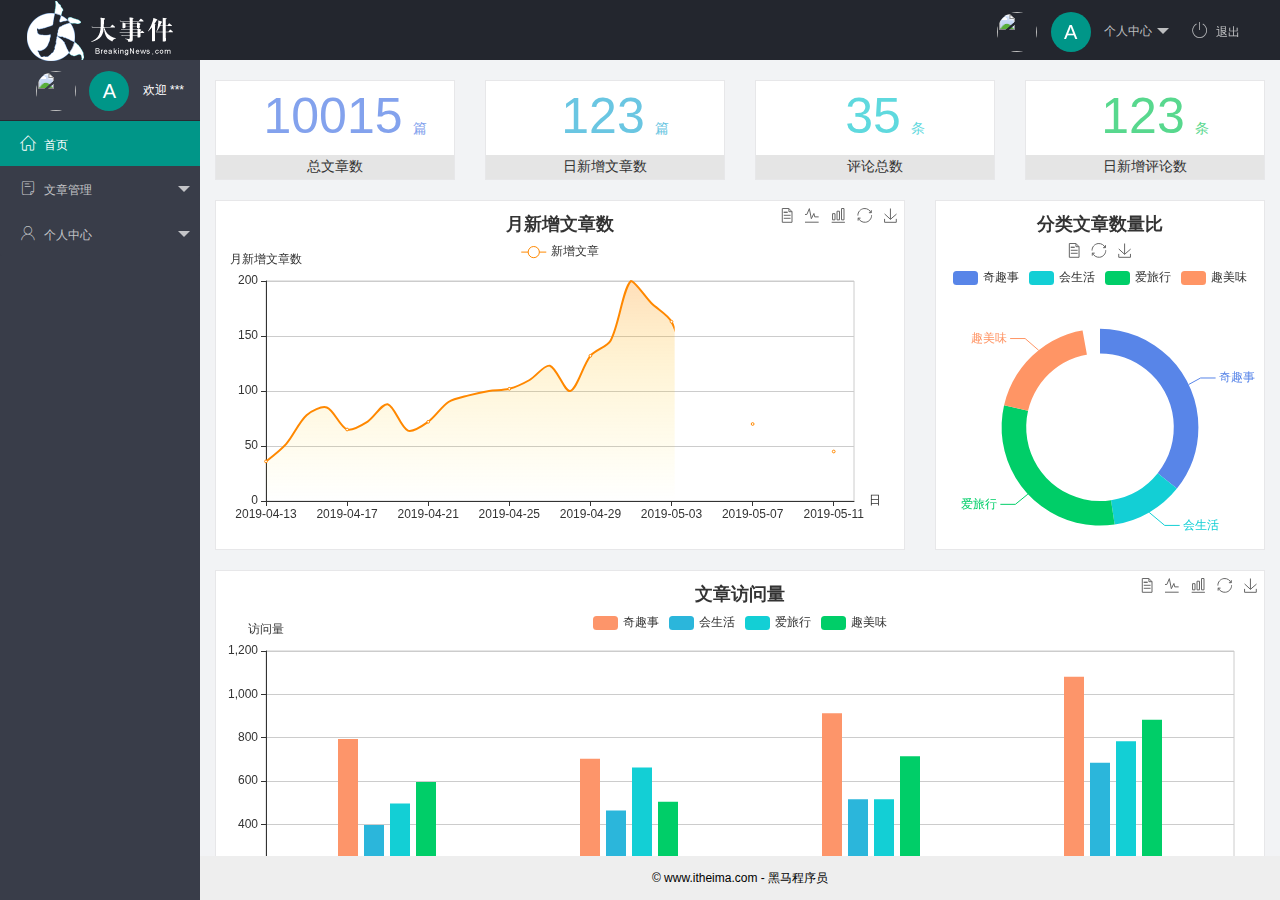
==== index.html @ cd599b36 "后台首页" ====
<!DOCTYPE html>
<html lang="en">

<head>
    <meta charset="UTF-8">
    <meta name="viewport" content="width=device-width, initial-scale=1.0">
    <title>后台首页</title>
    <!-- 导入layui的css -->
    <link rel="stylesheet" href="/assets/lib/layui/css/layui.css">
    <!-- 导入第三方的的字体图标css -->
    <link rel="stylesheet" href="./assets/fonts/iconfont.css">
    <!-- 导入index的css -->
    <link rel="stylesheet" href="/assets/css/index.css">
</head>

<body class="layui-layout-body">
    <div class="layui-layout layui-layout-admin">
        <div class="layui-header">
            <div class="layui-logo">
                <img src="./assets/images/logo.png" alt="">
            </div>
            <!-- 头部区域（可配合layui已有的水平导航） -->
            <ul class="layui-nav layui-layout-right">
                <li class="layui-nav-item">
                    <a href="javascript:;" class="userinfo">
                        <img src="http://t.cn/RCzsdCq" class="layui-nav-img">
                        <span class="text-avatar">A</span> 个人中心
                    </a>
                    <dl class="layui-nav-child">
                        <dd><a href="">基本资料</a></dd>
                        <dd><a href="">更换头像</a></dd>
                        <dd><a href="">=修改密码</a></dd>
                    </dl>
                </li>
                <li class="layui-nav-item"><a href="javascript:;" id="btnLogout"><span class="iconfont icon-tuichu"></span>退出</a></li>
            </ul>
        </div>

        <div class="layui-side layui-bg-black">
            <div class="layui-side-scroll">
                <!-- 左侧头像部分 -->
                <div class="userinfo">
                    <img src="http://t.cn/RCzsdCq" class="layui-nav-img">
                    <span class="text-avatar">A</span>
                    <span id="welcome">欢迎 ***</span>
                </div>

                <!-- 左侧导航区域（可配合layui已有的垂直导航） -->
                <ul class="layui-nav layui-nav-tree" lay-filter="test" lay-shrink="all">
                    <li class="layui-nav-item layui-this"><a href="/home/dashboard.html" target="fm"><span class="iconfont icon-home"></span>首页</a></li>
                    <li class="layui-nav-item">
                        <a class="" href="javascript:;"><span class="iconfont icon-16"></span>文章管理</a>
                        <dl class="layui-nav-child">
                            <dd><a href="javascript:;"><i class="layui-icon layui-icon-app"></i> 文章分类</a></dd>
                            <dd><a href="javascript:;"><i class="layui-icon layui-icon-app"></i> 文章列表</a></dd>
                            <dd><a href="javascript:;"><i class="layui-icon layui-icon-app"></i> 发布文章</a></dd>
                        </dl>
                    </li>
                    <li class="layui-nav-item">
                        <a href="javascript:;"><span class="iconfont icon-user"></span>个人中心</a>
                        <dl class="layui-nav-child">
                            <dd><a href="javascript:;"><i class="layui-icon layui-icon-app"></i> 基本资料</a></dd>
                            <dd><a href="javascript:;"><i class="layui-icon layui-icon-app"></i> 更换头像</a></dd>
                            <dd><a href="javascript:;"><i class="layui-icon layui-icon-app"></i> 修改密码</a></dd>
                        </dl>
                    </li>
                </ul>
            </div>
        </div>

        <div class="layui-body">
            <!-- 内容主体区域 -->
            <iframe src="/home/dashboard.html" name="fm" frameborder="0"></iframe>
        </div>

        <div class="layui-footer">
            <!-- 底部固定区域 -->
            © www.itheima.com - 黑马程序员
        </div>
    </div>

    <!-- 引入layui的js-->
    <script src="./assets/lib/layui/layui.all.js"></script>
    <!-- 引入jquery -->
    <script src="./assets/lib/jquery.js"></script>
    <!-- 引入webAPI -->
    <script src="./assets/js/baseAPI.js"></script>
    <!-- 引入index的js -->
    <script src="./assets/js/index.js"></script>
</body>

</html>
---- assets/lib/layui/css/layui.css ----
/** layui-v2.5.5 MIT License By https://www.layui.com */
 .layui-inline,img{display:inline-block;vertical-align:middle}h1,h2,h3,h4,h5,h6{font-weight:400}.layui-edge,.layui-header,.layui-inline,.layui-main{position:relative}.layui-body,.layui-edge,.layui-elip{overflow:hidden}.layui-btn,.layui-edge,.layui-inline,img{vertical-align:middle}.layui-btn,.layui-disabled,.layui-icon,.layui-unselect{-moz-user-select:none;-webkit-user-select:none;-ms-user-select:none}.layui-elip,.layui-form-checkbox span,.layui-form-pane .layui-form-label{text-overflow:ellipsis;white-space:nowrap}.layui-breadcrumb,.layui-tree-btnGroup{visibility:hidden}blockquote,body,button,dd,div,dl,dt,form,h1,h2,h3,h4,h5,h6,input,li,ol,p,pre,td,textarea,th,ul{margin:0;padding:0;-webkit-tap-highlight-color:rgba(0,0,0,0)}a:active,a:hover{outline:0}img{border:none}li{list-style:none}table{border-collapse:collapse;border-spacing:0}h4,h5,h6{font-size:100%}button,input,optgroup,option,select,textarea{font-family:inherit;font-size:inherit;font-style:inherit;font-weight:inherit;outline:0}pre{white-space:pre-wrap;white-space:-moz-pre-wrap;white-space:-pre-wrap;white-space:-o-pre-wrap;word-wrap:break-word}body{line-height:24px;font:14px Helvetica Neue,Helvetica,PingFang SC,Tahoma,Arial,sans-serif}hr{height:1px;margin:10px 0;border:0;clear:both}a{color:#333;text-decoration:none}a:hover{color:#777}a cite{font-style:normal;*cursor:pointer}.layui-border-box,.layui-border-box *{box-sizing:border-box}.layui-box,.layui-box *{box-sizing:content-box}.layui-clear{clear:both;*zoom:1}.layui-clear:after{content:'\20';clear:both;*zoom:1;display:block;height:0}.layui-inline{*display:inline;*zoom:1}.layui-edge{display:inline-block;width:0;height:0;border-width:6px;border-style:dashed;border-color:transparent}.layui-edge-top{top:-4px;border-bottom-color:#999;border-bottom-style:solid}.layui-edge-right{border-left-color:#999;border-left-style:solid}.layui-edge-bottom{top:2px;border-top-color:#999;border-top-style:solid}.layui-edge-left{border-right-color:#999;border-right-style:solid}.layui-disabled,.layui-disabled:hover{color:#d2d2d2!important;cursor:not-allowed!important}.layui-circle{border-radius:100%}.layui-show{display:block!important}.layui-hide{display:none!important}@font-face{font-family:layui-icon;src:url(../font/iconfont.eot?v=250);src:url(../font/iconfont.eot?v=250#iefix) format('embedded-opentype'),url(../font/iconfont.woff2?v=250) format('woff2'),url(../font/iconfont.woff?v=250) format('woff'),url(../font/iconfont.ttf?v=250) format('truetype'),url(../font/iconfont.svg?v=250#layui-icon) format('svg')}.layui-icon{font-family:layui-icon!important;font-size:16px;font-style:normal;-webkit-font-smoothing:antialiased;-moz-osx-font-smoothing:grayscale}.layui-icon-reply-fill:before{content:"\e611"}.layui-icon-set-fill:before{content:"\e614"}.layui-icon-menu-fill:before{content:"\e60f"}.layui-icon-search:before{content:"\e615"}.layui-icon-share:before{content:"\e641"}.layui-icon-set-sm:before{content:"\e620"}.layui-icon-engine:before{content:"\e628"}.layui-icon-close:before{content:"\1006"}.layui-icon-close-fill:before{content:"\1007"}.layui-icon-chart-screen:before{content:"\e629"}.layui-icon-star:before{content:"\e600"}.layui-icon-circle-dot:before{content:"\e617"}.layui-icon-chat:before{content:"\e606"}.layui-icon-release:before{content:"\e609"}.layui-icon-list:before{content:"\e60a"}.layui-icon-chart:before{content:"\e62c"}.layui-icon-ok-circle:before{content:"\1005"}.layui-icon-layim-theme:before{content:"\e61b"}.layui-icon-table:before{content:"\e62d"}.layui-icon-right:before{content:"\e602"}.layui-icon-left:before{content:"\e603"}.layui-icon-cart-simple:before{content:"\e698"}.layui-icon-face-cry:before{content:"\e69c"}.layui-icon-face-smile:before{content:"\e6af"}.layui-icon-survey:before{content:"\e6b2"}.layui-icon-tree:before{content:"\e62e"}.layui-icon-upload-circle:before{content:"\e62f"}.layui-icon-add-circle:before{content:"\e61f"}.layui-icon-download-circle:before{content:"\e601"}.layui-icon-templeate-1:before{content:"\e630"}.layui-icon-util:before{content:"\e631"}.layui-icon-face-surprised:before{content:"\e664"}.layui-icon-edit:before{content:"\e642"}.layui-icon-speaker:before{content:"\e645"}.layui-icon-down:before{content:"\e61a"}.layui-icon-file:before{content:"\e621"}.layui-icon-layouts:before{content:"\e632"}.layui-icon-rate-half:before{content:"\e6c9"}.layui-icon-add-circle-fine:before{content:"\e608"}.layui-icon-prev-circle:before{content:"\e633"}.layui-icon-read:before{content:"\e705"}.layui-icon-404:before{content:"\e61c"}.layui-icon-carousel:before{content:"\e634"}.layui-icon-help:before{content:"\e607"}.layui-icon-code-circle:before{content:"\e635"}.layui-icon-water:before{content:"\e636"}.layui-icon-username:before{content:"\e66f"}.layui-icon-find-fill:before{content:"\e670"}.layui-icon-about:before{content:"\e60b"}.layui-icon-location:before{content:"\e715"}.layui-icon-up:before{content:"\e619"}.layui-icon-pause:before{content:"\e651"}.layui-icon-date:before{content:"\e637"}.layui-icon-layim-uploadfile:before{content:"\e61d"}.layui-icon-delete:before{content:"\e640"}.layui-icon-play:before{content:"\e652"}.layui-icon-top:before{content:"\e604"}.layui-icon-friends:before{content:"\e612"}.layui-icon-refresh-3:before{content:"\e9aa"}.layui-icon-ok:before{content:"\e605"}.layui-icon-layer:before{content:"\e638"}.layui-icon-face-smile-fine:before{content:"\e60c"}.layui-icon-dollar:before{content:"\e659"}.layui-icon-group:before{content:"\e613"}.layui-icon-layim-download:before{content:"\e61e"}.layui-icon-picture-fine:before{content:"\e60d"}.layui-icon-link:before{content:"\e64c"}.layui-icon-diamond:before{content:"\e735"}.layui-icon-log:before{content:"\e60e"}.layui-icon-rate-solid:before{content:"\e67a"}.layui-icon-fonts-del:before{content:"\e64f"}.layui-icon-unlink:before{content:"\e64d"}.layui-icon-fonts-clear:before{content:"\e639"}.layui-icon-triangle-r:before{content:"\e623"}.layui-icon-circle:before{content:"\e63f"}.layui-icon-radio:before{content:"\e643"}.layui-icon-align-center:before{content:"\e647"}.layui-icon-align-right:before{content:"\e648"}.layui-icon-align-left:before{content:"\e649"}.layui-icon-loading-1:before{content:"\e63e"}.layui-icon-return:before{content:"\e65c"}.layui-icon-fonts-strong:before{content:"\e62b"}.layui-icon-upload:before{content:"\e67c"}.layui-icon-dialogue:before{content:"\e63a"}.layui-icon-video:before{content:"\e6ed"}.layui-icon-headset:before{content:"\e6fc"}.layui-icon-cellphone-fine:before{content:"\e63b"}.layui-icon-add-1:before{content:"\e654"}.layui-icon-face-smile-b:before{content:"\e650"}.layui-icon-fonts-html:before{content:"\e64b"}.layui-icon-form:before{content:"\e63c"}.layui-icon-cart:before{content:"\e657"}.layui-icon-camera-fill:before{content:"\e65d"}.layui-icon-tabs:before{content:"\e62a"}.layui-icon-fonts-code:before{content:"\e64e"}.layui-icon-fire:before{content:"\e756"}.layui-icon-set:before{content:"\e716"}.layui-icon-fonts-u:before{content:"\e646"}.layui-icon-triangle-d:before{content:"\e625"}.layui-icon-tips:before{content:"\e702"}.layui-icon-picture:before{content:"\e64a"}.layui-icon-more-vertical:before{content:"\e671"}.layui-icon-flag:before{content:"\e66c"}.layui-icon-loading:before{content:"\e63d"}.layui-icon-fonts-i:before{content:"\e644"}.layui-icon-refresh-1:before{content:"\e666"}.layui-icon-rmb:before{content:"\e65e"}.layui-icon-home:before{content:"\e68e"}.layui-icon-user:before{content:"\e770"}.layui-icon-notice:before{content:"\e667"}.layui-icon-login-weibo:before{content:"\e675"}.layui-icon-voice:before{content:"\e688"}.layui-icon-upload-drag:before{content:"\e681"}.layui-icon-login-qq:before{content:"\e676"}.layui-icon-snowflake:before{content:"\e6b1"}.layui-icon-file-b:before{content:"\e655"}.layui-icon-template:before{content:"\e663"}.layui-icon-auz:before{content:"\e672"}.layui-icon-console:before{content:"\e665"}.layui-icon-app:before{content:"\e653"}.layui-icon-prev:before{content:"\e65a"}.layui-icon-website:before{content:"\e7ae"}.layui-icon-next:before{content:"\e65b"}.layui-icon-component:before{content:"\e857"}.layui-icon-more:before{content:"\e65f"}.layui-icon-login-wechat:before{content:"\e677"}.layui-icon-shrink-right:before{content:"\e668"}.layui-icon-spread-left:before{content:"\e66b"}.layui-icon-camera:before{content:"\e660"}.layui-icon-note:before{content:"\e66e"}.layui-icon-refresh:before{content:"\e669"}.layui-icon-female:before{content:"\e661"}.layui-icon-male:before{content:"\e662"}.layui-icon-password:before{content:"\e673"}.layui-icon-senior:before{content:"\e674"}.layui-icon-theme:before{content:"\e66a"}.layui-icon-tread:before{content:"\e6c5"}.layui-icon-praise:before{content:"\e6c6"}.layui-icon-star-fill:before{content:"\e658"}.layui-icon-rate:before{content:"\e67b"}.layui-icon-template-1:before{content:"\e656"}.layui-icon-vercode:before{content:"\e679"}.layui-icon-cellphone:before{content:"\e678"}.layui-icon-screen-full:before{content:"\e622"}.layui-icon-screen-restore:before{content:"\e758"}.layui-icon-cols:before{content:"\e610"}.layui-icon-export:before{content:"\e67d"}.layui-icon-print:before{content:"\e66d"}.layui-icon-slider:before{content:"\e714"}.layui-icon-addition:before{content:"\e624"}.layui-icon-subtraction:before{content:"\e67e"}.layui-icon-service:before{content:"\e626"}.layui-icon-transfer:before{content:"\e691"}.layui-main{width:1140px;margin:0 auto}.layui-header{z-index:1000;height:60px}.layui-header a:hover{transition:all .5s;-webkit-transition:all .5s}.layui-side{position:fixed;left:0;top:0;bottom:0;z-index:999;width:200px;overflow-x:hidden}.layui-side-scroll{position:relative;width:220px;height:100%;overflow-x:hidden}.layui-body{position:absolute;left:200px;right:0;top:0;bottom:0;z-index:998;width:auto;overflow-y:auto;box-sizing:border-box}.layui-layout-body{overflow:hidden}.layui-layout-admin .layui-header{background-color:#23262E}.layui-layout-admin .layui-side{top:60px;width:200px;overflow-x:hidden}.layui-layout-admin .layui-body{position:fixed;top:60px;bottom:44px}.layui-layout-admin .layui-main{width:auto;margin:0 15px}.layui-layout-admin .layui-footer{position:fixed;left:200px;right:0;bottom:0;height:44px;line-height:44px;padding:0 15px;background-color:#eee}.layui-layout-admin .layui-logo{position:absolute;left:0;top:0;width:200px;height:100%;line-height:60px;text-align:center;color:#009688;font-size:16px}.layui-layout-admin .layui-header .layui-nav{background:0 0}.layui-layout-left{position:absolute!important;left:200px;top:0}.layui-layout-right{position:absolute!important;right:0;top:0}.layui-container{position:relative;margin:0 auto;padding:0 15px;box-sizing:border-box}.layui-fluid{position:relative;margin:0 auto;padding:0 15px}.layui-row:after,.layui-row:before{content:'';display:block;clear:both}.layui-col-lg1,.layui-col-lg10,.layui-col-lg11,.layui-col-lg12,.layui-col-lg2,.layui-col-lg3,.layui-col-lg4,.layui-col-lg5,.layui-col-lg6,.layui-col-lg7,.layui-col-lg8,.layui-col-lg9,.layui-col-md1,.layui-col-md10,.layui-col-md11,.layui-col-md12,.layui-col-md2,.layui-col-md3,.layui-col-md4,.layui-col-md5,.layui-col-md6,.layui-col-md7,.layui-col-md8,.layui-col-md9,.layui-col-sm1,.layui-col-sm10,.layui-col-sm11,.layui-col-sm12,.layui-col-sm2,.layui-col-sm3,.layui-col-sm4,.layui-col-sm5,.layui-col-sm6,.layui-col-sm7,.layui-col-sm8,.layui-col-sm9,.layui-col-xs1,.layui-col-xs10,.layui-col-xs11,.layui-col-xs12,.layui-col-xs2,.layui-col-xs3,.layui-col-xs4,.layui-col-xs5,.layui-col-xs6,.layui-col-xs7,.layui-col-xs8,.layui-col-xs9{position:relative;display:block;box-sizing:border-box}.layui-col-xs1,.layui-col-xs10,.layui-col-xs11,.layui-col-xs12,.layui-col-xs2,.layui-col-xs3,.layui-col-xs4,.layui-col-xs5,.layui-col-xs6,.layui-col-xs7,.layui-col-xs8,.layui-col-xs9{float:left}.layui-col-xs1{width:8.33333333%}.layui-col-xs2{width:16.66666667%}.layui-col-xs3{width:25%}.layui-col-xs4{width:33.33333333%}.layui-col-xs5{width:41.66666667%}.layui-col-xs6{width:50%}.layui-col-xs7{width:58.33333333%}.layui-col-xs8{width:66.66666667%}.layui-col-xs9{width:75%}.layui-col-xs10{width:83.33333333%}.layui-col-xs11{width:91.66666667%}.layui-col-xs12{width:100%}.layui-col-xs-offset1{margin-left:8.33333333%}.layui-col-xs-offset2{margin-left:16.66666667%}.layui-col-xs-offset3{margin-left:25%}.layui-col-xs-offset4{margin-left:33.33333333%}.layui-col-xs-offset5{margin-left:41.66666667%}.layui-col-xs-offset6{margin-left:50%}.layui-col-xs-offset7{margin-left:58.33333333%}.layui-col-xs-offset8{margin-left:66.66666667%}.layui-col-xs-offset9{margin-left:75%}.layui-col-xs-offset10{margin-left:83.33333333%}.layui-col-xs-offset11{margin-left:91.66666667%}.layui-col-xs-offset12{margin-left:100%}@media screen and (max-width:768px){.layui-hide-xs{display:none!important}.layui-show-xs-block{display:block!important}.layui-show-xs-inline{display:inline!important}.layui-show-xs-inline-block{display:inline-block!important}}@media screen and (min-width:768px){.layui-container{width:750px}.layui-hide-sm{display:none!important}.layui-show-sm-block{display:block!important}.layui-show-sm-inline{display:inline!important}.layui-show-sm-inline-block{display:inline-block!important}.layui-col-sm1,.layui-col-sm10,.layui-col-sm11,.layui-col-sm12,.layui-col-sm2,.layui-col-sm3,.layui-col-sm4,.layui-col-sm5,.layui-col-sm6,.layui-col-sm7,.layui-col-sm8,.layui-col-sm9{float:left}.layui-col-sm1{width:8.33333333%}.layui-col-sm2{width:16.66666667%}.layui-col-sm3{width:25%}.layui-col-sm4{width:33.33333333%}.layui-col-sm5{width:41.66666667%}.layui-col-sm6{width:50%}.layui-col-sm7{width:58.33333333%}.layui-col-sm8{width:66.66666667%}.layui-col-sm9{width:75%}.layui-col-sm10{width:83.33333333%}.layui-col-sm11{width:91.66666667%}.layui-col-sm12{width:100%}.layui-col-sm-offset1{margin-left:8.33333333%}.layui-col-sm-offset2{margin-left:16.66666667%}.layui-col-sm-offset3{margin-left:25%}.layui-col-sm-offset4{margin-left:33.33333333%}.layui-col-sm-offset5{margin-left:41.66666667%}.layui-col-sm-offset6{margin-left:50%}.layui-col-sm-offset7{margin-left:58.33333333%}.layui-col-sm-offset8{margin-left:66.66666667%}.layui-col-sm-offset9{margin-left:75%}.layui-col-sm-offset10{margin-left:83.33333333%}.layui-col-sm-offset11{margin-left:91.66666667%}.layui-col-sm-offset12{margin-left:100%}}@media screen and (min-width:992px){.layui-container{width:970px}.layui-hide-md{display:none!important}.layui-show-md-block{display:block!important}.layui-show-md-inline{display:inline!important}.layui-show-md-inline-block{display:inline-block!important}.layui-col-md1,.layui-col-md10,.layui-col-md11,.layui-col-md12,.layui-col-md2,.layui-col-md3,.layui-col-md4,.layui-col-md5,.layui-col-md6,.layui-col-md7,.layui-col-md8,.layui-col-md9{float:left}.layui-col-md1{width:8.33333333%}.layui-col-md2{width:16.66666667%}.layui-col-md3{width:25%}.layui-col-md4{width:33.33333333%}.layui-col-md5{width:41.66666667%}.layui-col-md6{width:50%}.layui-col-md7{width:58.33333333%}.layui-col-md8{width:66.66666667%}.layui-col-md9{width:75%}.layui-col-md10{width:83.33333333%}.layui-col-md11{width:91.66666667%}.layui-col-md12{width:100%}.layui-col-md-offset1{margin-left:8.33333333%}.layui-col-md-offset2{margin-left:16.66666667%}.layui-col-md-offset3{margin-left:25%}.layui-col-md-offset4{margin-left:33.33333333%}.layui-col-md-offset5{margin-left:41.66666667%}.layui-col-md-offset6{margin-left:50%}.layui-col-md-offset7{margin-left:58.33333333%}.layui-col-md-offset8{margin-left:66.66666667%}.layui-col-md-offset9{margin-left:75%}.layui-col-md-offset10{margin-left:83.33333333%}.layui-col-md-offset11{margin-left:91.66666667%}.layui-col-md-offset12{margin-left:100%}}@media screen and (min-width:1200px){.layui-container{width:1170px}.layui-hide-lg{display:none!important}.layui-show-lg-block{display:block!important}.layui-show-lg-inline{display:inline!important}.layui-show-lg-inline-block{display:inline-block!important}.layui-col-lg1,.layui-col-lg10,.layui-col-lg11,.layui-col-lg12,.layui-col-lg2,.layui-col-lg3,.layui-col-lg4,.layui-col-lg5,.layui-col-lg6,.layui-col-lg7,.layui-col-lg8,.layui-col-lg9{float:left}.layui-col-lg1{width:8.33333333%}.layui-col-lg2{width:16.66666667%}.layui-col-lg3{width:25%}.layui-col-lg4{width:33.33333333%}.layui-col-lg5{width:41.66666667%}.layui-col-lg6{width:50%}.layui-col-lg7{width:58.33333333%}.layui-col-lg8{width:66.66666667%}.layui-col-lg9{width:75%}.layui-col-lg10{width:83.33333333%}.layui-col-lg11{width:91.66666667%}.layui-col-lg12{width:100%}.layui-col-lg-offset1{margin-left:8.33333333%}.layui-col-lg-offset2{margin-left:16.66666667%}.layui-col-lg-offset3{margin-left:25%}.layui-col-lg-offset4{margin-left:33.33333333%}.layui-col-lg-offset5{margin-left:41.66666667%}.layui-col-lg-offset6{margin-left:50%}.layui-col-lg-offset7{margin-left:58.33333333%}.layui-col-lg-offset8{margin-left:66.66666667%}.layui-col-lg-offset9{margin-left:75%}.layui-col-lg-offset10{margin-left:83.33333333%}.layui-col-lg-offset11{margin-left:91.66666667%}.layui-col-lg-offset12{margin-left:100%}}.layui-col-space1{margin:-.5px}.layui-col-space1>*{padding:.5px}.layui-col-space3{margin:-1.5px}.layui-col-space3>*{padding:1.5px}.layui-col-space5{margin:-2.5px}.layui-col-space5>*{padding:2.5px}.layui-col-space8{margin:-3.5px}.layui-col-space8>*{padding:3.5px}.layui-col-space10{margin:-5px}.layui-col-space10>*{padding:5px}.layui-col-space12{margin:-6px}.layui-col-space12>*{padding:6px}.layui-col-space15{margin:-7.5px}.layui-col-space15>*{padding:7.5px}.layui-col-space18{margin:-9px}.layui-col-space18>*{padding:9px}.layui-col-space20{margin:-10px}.layui-col-space20>*{padding:10px}.layui-col-space22{margin:-11px}.layui-col-space22>*{padding:11px}.layui-col-space25{margin:-12.5px}.layui-col-space25>*{padding:12.5px}.layui-col-space30{margin:-15px}.layui-col-space30>*{padding:15px}.layui-btn,.layui-input,.layui-select,.layui-textarea,.layui-upload-button{outline:0;-webkit-appearance:none;transition:all .3s;-webkit-transition:all .3s;box-sizing:border-box}.layui-elem-quote{margin-bottom:10px;padding:15px;line-height:22px;border-left:5px solid #009688;border-radius:0 2px 2px 0;background-color:#f2f2f2}.layui-quote-nm{border-style:solid;border-width:1px 1px 1px 5px;background:0 0}.layui-elem-field{margin-bottom:10px;padding:0;border-width:1px;border-style:solid}.layui-elem-field legend{margin-left:20px;padding:0 10px;font-size:20px;font-weight:300}.layui-field-title{margin:10px 0 20px;border-width:1px 0 0}.layui-field-box{padding:10px 15px}.layui-field-title .layui-field-box{padding:10px 0}.layui-progress{position:relative;height:6px;border-radius:20px;background-color:#e2e2e2}.layui-progress-bar{position:absolute;left:0;top:0;width:0;max-width:100%;height:6px;border-radius:20px;text-align:right;background-color:#5FB878;transition:all .3s;-webkit-transition:all .3s}.layui-progress-big,.layui-progress-big .layui-progress-bar{height:18px;line-height:18px}.layui-progress-text{position:relative;top:-20px;line-height:18px;font-size:12px;color:#666}.layui-progress-big .layui-progress-text{position:static;padding:0 10px;color:#fff}.layui-collapse{border-width:1px;border-style:solid;border-radius:2px}.layui-colla-content,.layui-colla-item{border-top-width:1px;border-top-style:solid}.layui-colla-item:first-child{border-top:none}.layui-colla-title{position:relative;height:42px;line-height:42px;padding:0 15px 0 35px;color:#333;background-color:#f2f2f2;cursor:pointer;font-size:14px;overflow:hidden}.layui-colla-content{display:none;padding:10px 15px;line-height:22px;color:#666}.layui-colla-icon{position:absolute;left:15px;top:0;font-size:14px}.layui-card{margin-bottom:15px;border-radius:2px;background-color:#fff;box-shadow:0 1px 2px 0 rgba(0,0,0,.05)}.layui-card:last-child{margin-bottom:0}.layui-card-header{position:relative;height:42px;line-height:42px;padding:0 15px;border-bottom:1px solid #f6f6f6;color:#333;border-radius:2px 2px 0 0;font-size:14px}.layui-bg-black,.layui-bg-blue,.layui-bg-cyan,.layui-bg-green,.layui-bg-orange,.layui-bg-red{color:#fff!important}.layui-card-body{position:relative;padding:10px 15px;line-height:24px}.layui-card-body[pad15]{padding:15px}.layui-card-body[pad20]{padding:20px}.layui-card-body .layui-table{margin:5px 0}.layui-card .layui-tab{margin:0}.layui-panel-window{position:relative;padding:15px;border-radius:0;border-top:5px solid #E6E6E6;background-color:#fff}.layui-auxiliar-moving{position:fixed;left:0;right:0;top:0;bottom:0;width:100%;height:100%;background:0 0;z-index:9999999999}.layui-form-label,.layui-form-mid,.layui-form-select,.layui-input-block,.layui-input-inline,.layui-textarea{position:relative}.layui-bg-red{background-color:#FF5722!important}.layui-bg-orange{background-color:#FFB800!important}.layui-bg-green{background-color:#009688!important}.layui-bg-cyan{background-color:#2F4056!important}.layui-bg-blue{background-color:#1E9FFF!important}.layui-bg-black{background-color:#393D49!important}.layui-bg-gray{background-color:#eee!important;color:#666!important}.layui-badge-rim,.layui-colla-content,.layui-colla-item,.layui-collapse,.layui-elem-field,.layui-form-pane .layui-form-item[pane],.layui-form-pane .layui-form-label,.layui-input,.layui-layedit,.layui-layedit-tool,.layui-quote-nm,.layui-select,.layui-tab-bar,.layui-tab-card,.layui-tab-title,.layui-tab-title .layui-this:after,.layui-textarea{border-color:#e6e6e6}.layui-timeline-item:before,hr{background-color:#e6e6e6}.layui-text{line-height:22px;font-size:14px;color:#666}.layui-text h1,.layui-text h2,.layui-text h3{font-weight:500;color:#333}.layui-text h1{font-size:30px}.layui-text h2{font-size:24px}.layui-text h3{font-size:18px}.layui-text a:not(.layui-btn){color:#01AAED}.layui-text a:not(.layui-btn):hover{text-decoration:underline}.layui-text ul{padding:5px 0 5px 15px}.layui-text ul li{margin-top:5px;list-style-type:disc}.layui-text em,.layui-word-aux{color:#999!important;padding:0 5px!important}.layui-btn{display:inline-block;height:38px;line-height:38px;padding:0 18px;background-color:#009688;color:#fff;white-space:nowrap;text-align:center;font-size:14px;border:none;border-radius:2px;cursor:pointer}.layui-btn:hover{opacity:.8;filter:alpha(opacity=80);color:#fff}.layui-btn:active{opacity:1;filter:alpha(opacity=100)}.layui-btn+.layui-btn{margin-left:10px}.layui-btn-container{font-size:0}.layui-btn-container .layui-btn{margin-right:10px;margin-bottom:10px}.layui-btn-container .layui-btn+.layui-btn{margin-left:0}.layui-table .layui-btn-container .layui-btn{margin-bottom:9px}.layui-btn-radius{border-radius:100px}.layui-btn .layui-icon{margin-right:3px;font-size:18px;vertical-align:bottom;vertical-align:middle\9}.layui-btn-primary{border:1px solid #C9C9C9;background-color:#fff;color:#555}.layui-btn-primary:hover{border-color:#009688;color:#333}.layui-btn-normal{background-color:#1E9FFF}.layui-btn-warm{background-color:#FFB800}.layui-btn-danger{background-color:#FF5722}.layui-btn-checked{background-color:#5FB878}.layui-btn-disabled,.layui-btn-disabled:active,.layui-btn-disabled:hover{border:1px solid #e6e6e6;background-color:#FBFBFB;color:#C9C9C9;cursor:not-allowed;opacity:1}.layui-btn-lg{height:44px;line-height:44px;padding:0 25px;font-size:16px}.layui-btn-sm{height:30px;line-height:30px;padding:0 10px;font-size:12px}.layui-btn-sm i{font-size:16px!important}.layui-btn-xs{height:22px;line-height:22px;padding:0 5px;font-size:12px}.layui-btn-xs i{font-size:14px!important}.layui-btn-group{display:inline-block;vertical-align:middle;font-size:0}.layui-btn-group .layui-btn{margin-left:0!important;margin-right:0!important;border-left:1px solid rgba(255,255,255,.5);border-radius:0}.layui-btn-group .layui-btn-primary{border-left:none}.layui-btn-group .layui-btn-primary:hover{border-color:#C9C9C9;color:#009688}.layui-btn-group .layui-btn:first-child{border-left:none;border-radius:2px 0 0 2px}.layui-btn-group .layui-btn-primary:first-child{border-left:1px solid #c9c9c9}.layui-btn-group .layui-btn:last-child{border-radius:0 2px 2px 0}.layui-btn-group .layui-btn+.layui-btn{margin-left:0}.layui-btn-group+.layui-btn-group{margin-left:10px}.layui-btn-fluid{width:100%}.layui-input,.layui-select,.layui-textarea{height:38px;line-height:1.3;line-height:38px\9;border-width:1px;border-style:solid;background-color:#fff;border-radius:2px}.layui-input::-webkit-input-placeholder,.layui-select::-webkit-input-placeholder,.layui-textarea::-webkit-input-placeholder{line-height:1.3}.layui-input,.layui-textarea{display:block;width:100%;padding-left:10px}.layui-input:hover,.layui-textarea:hover{border-color:#D2D2D2!important}.layui-input:focus,.layui-textarea:focus{border-color:#C9C9C9!important}.layui-textarea{min-height:100px;height:auto;line-height:20px;padding:6px 10px;resize:vertical}.layui-select{padding:0 10px}.layui-form input[type=checkbox],.layui-form input[type=radio],.layui-form select{display:none}.layui-form [lay-ignore]{display:initial}.layui-form-item{margin-bottom:15px;clear:both;*zoom:1}.layui-form-item:after{content:'\20';clear:both;*zoom:1;display:block;height:0}.layui-form-label{float:left;display:block;padding:9px 15px;width:80px;font-weight:400;line-height:20px;text-align:right}.layui-form-label-col{display:block;float:none;padding:9px 0;line-height:20px;text-align:left}.layui-form-item .layui-inline{margin-bottom:5px;margin-right:10px}.layui-input-block{margin-left:110px;min-height:36px}.layui-input-inline{display:inline-block;vertical-align:middle}.layui-form-item .layui-input-inline{float:left;width:190px;margin-right:10px}.layui-form-text .layui-input-inline{width:auto}.layui-form-mid{float:left;display:block;padding:9px 0!important;line-height:20px;margin-right:10px}.layui-form-danger+.layui-form-select .layui-input,.layui-form-danger:focus{border-color:#FF5722!important}.layui-form-select .layui-input{padding-right:30px;cursor:pointer}.layui-form-select .layui-edge{position:absolute;right:10px;top:50%;margin-top:-3px;cursor:pointer;border-width:6px;border-top-color:#c2c2c2;border-top-style:solid;transition:all .3s;-webkit-transition:all .3s}.layui-form-select dl{display:none;position:absolute;left:0;top:42px;padding:5px 0;z-index:899;min-width:100%;border:1px solid #d2d2d2;max-height:300px;overflow-y:auto;background-color:#fff;border-radius:2px;box-shadow:0 2px 4px rgba(0,0,0,.12);box-sizing:border-box}.layui-form-select dl dd,.layui-form-select dl dt{padding:0 10px;line-height:36px;white-space:nowrap;overflow:hidden;text-overflow:ellipsis}.layui-form-select dl dt{font-size:12px;color:#999}.layui-form-select dl dd{cursor:pointer}.layui-form-select dl dd:hover{background-color:#f2f2f2;-webkit-transition:.5s all;transition:.5s all}.layui-form-select .layui-select-group dd{padding-left:20px}.layui-form-select dl dd.layui-select-tips{padding-left:10px!important;color:#999}.layui-form-select dl dd.layui-this{background-color:#5FB878;color:#fff}.layui-form-checkbox,.layui-form-select dl dd.layui-disabled{background-color:#fff}.layui-form-selected dl{display:block}.layui-form-checkbox,.layui-form-checkbox *,.layui-form-switch{display:inline-block;vertical-align:middle}.layui-form-selected .layui-edge{margin-top:-9px;-webkit-transform:rotate(180deg);transform:rotate(180deg);margin-top:-3px\9}:root .layui-form-selected .layui-edge{margin-top:-9px\0/IE9}.layui-form-selectup dl{top:auto;bottom:42px}.layui-select-none{margin:5px 0;text-align:center;color:#999}.layui-select-disabled .layui-disabled{border-color:#eee!important}.layui-select-disabled .layui-edge{border-top-color:#d2d2d2}.layui-form-checkbox{position:relative;height:30px;line-height:30px;margin-right:10px;padding-right:30px;cursor:pointer;font-size:0;-webkit-transition:.1s linear;transition:.1s linear;box-sizing:border-box}.layui-form-checkbox span{padding:0 10px;height:100%;font-size:14px;border-radius:2px 0 0 2px;background-color:#d2d2d2;color:#fff;overflow:hidden}.layui-form-checkbox:hover span{background-color:#c2c2c2}.layui-form-checkbox i{position:absolute;right:0;top:0;width:30px;height:28px;border:1px solid #d2d2d2;border-left:none;border-radius:0 2px 2px 0;color:#fff;font-size:20px;text-align:center}.layui-form-checkbox:hover i{border-color:#c2c2c2;color:#c2c2c2}.layui-form-checked,.layui-form-checked:hover{border-color:#5FB878}.layui-form-checked span,.layui-form-checked:hover span{background-color:#5FB878}.layui-form-checked i,.layui-form-checked:hover i{color:#5FB878}.layui-form-item .layui-form-checkbox{margin-top:4px}.layui-form-checkbox[lay-skin=primary]{height:auto!important;line-height:normal!important;min-width:18px;min-height:18px;border:none!important;margin-right:0;padding-left:28px;padding-right:0;background:0 0}.layui-form-checkbox[lay-skin=primary] span{padding-left:0;padding-right:15px;line-height:18px;background:0 0;color:#666}.layui-form-checkbox[lay-skin=primary] i{right:auto;left:0;width:16px;height:16px;line-height:16px;border:1px solid #d2d2d2;font-size:12px;border-radius:2px;background-color:#fff;-webkit-transition:.1s linear;transition:.1s linear}.layui-form-checkbox[lay-skin=primary]:hover i{border-color:#5FB878;color:#fff}.layui-form-checked[lay-skin=primary] i{border-color:#5FB878!important;background-color:#5FB878;color:#fff}.layui-checkbox-disbaled[lay-skin=primary] span{background:0 0!important;color:#c2c2c2}.layui-checkbox-disbaled[lay-skin=primary]:hover i{border-color:#d2d2d2}.layui-form-item .layui-form-checkbox[lay-skin=primary]{margin-top:10px}.layui-form-switch{position:relative;height:22px;line-height:22px;min-width:35px;padding:0 5px;margin-top:8px;border:1px solid #d2d2d2;border-radius:20px;cursor:pointer;background-color:#fff;-webkit-transition:.1s linear;transition:.1s linear}.layui-form-switch i{position:absolute;left:5px;top:3px;width:16px;height:16px;border-radius:20px;background-color:#d2d2d2;-webkit-transition:.1s linear;transition:.1s linear}.layui-form-switch em{position:relative;top:0;width:25px;margin-left:21px;padding:0!important;text-align:center!important;color:#999!important;font-style:normal!important;font-size:12px}.layui-form-onswitch{border-color:#5FB878;background-color:#5FB878}.layui-checkbox-disbaled,.layui-checkbox-disbaled i{border-color:#e2e2e2!important}.layui-form-onswitch i{left:100%;margin-left:-21px;background-color:#fff}.layui-form-onswitch em{margin-left:5px;margin-right:21px;color:#fff!important}.layui-checkbox-disbaled span{background-color:#e2e2e2!important}.layui-checkbox-disbaled:hover i{color:#fff!important}[lay-radio]{display:none}.layui-form-radio,.layui-form-radio *{display:inline-block;vertical-align:middle}.layui-form-radio{line-height:28px;margin:6px 10px 0 0;padding-right:10px;cursor:pointer;font-size:0}.layui-form-radio *{font-size:14px}.layui-form-radio>i{margin-right:8px;font-size:22px;color:#c2c2c2}.layui-form-radio>i:hover,.layui-form-radioed>i{color:#5FB878}.layui-radio-disbaled>i{color:#e2e2e2!important}.layui-form-pane .layui-form-label{width:110px;padding:8px 15px;height:38px;line-height:20px;border-width:1px;border-style:solid;border-radius:2px 0 0 2px;text-align:center;background-color:#FBFBFB;overflow:hidden;box-sizing:border-box}.layui-form-pane .layui-input-inline{margin-left:-1px}.layui-form-pane .layui-input-block{margin-left:110px;left:-1px}.layui-form-pane .layui-input{border-radius:0 2px 2px 0}.layui-form-pane .layui-form-text .layui-form-label{float:none;width:100%;border-radius:2px;box-sizing:border-box;text-align:left}.layui-form-pane .layui-form-text .layui-input-inline{display:block;margin:0;top:-1px;clear:both}.layui-form-pane .layui-form-text .layui-input-block{margin:0;left:0;top:-1px}.layui-form-pane .layui-form-text .layui-textarea{min-height:100px;border-radius:0 0 2px 2px}.layui-form-pane .layui-form-checkbox{margin:4px 0 4px 10px}.layui-form-pane .layui-form-radio,.layui-form-pane .layui-form-switch{margin-top:6px;margin-left:10px}.layui-form-pane .layui-form-item[pane]{position:relative;border-width:1px;border-style:solid}.layui-form-pane .layui-form-item[pane] .layui-form-label{position:absolute;left:0;top:0;height:100%;border-width:0 1px 0 0}.layui-form-pane .layui-form-item[pane] .layui-input-inline{margin-left:110px}@media screen and (max-width:450px){.layui-form-item .layui-form-label{text-overflow:ellipsis;overflow:hidden;white-space:nowrap}.layui-form-item .layui-inline{display:block;margin-right:0;margin-bottom:20px;clear:both}.layui-form-item .layui-inline:after{content:'\20';clear:both;display:block;height:0}.layui-form-item .layui-input-inline{display:block;float:none;left:-3px;width:auto;margin:0 0 10px 112px}.layui-form-item .layui-input-inline+.layui-form-mid{margin-left:110px;top:-5px;padding:0}.layui-form-item .layui-form-checkbox{margin-right:5px;margin-bottom:5px}}.layui-layedit{border-width:1px;border-style:solid;border-radius:2px}.layui-layedit-tool{padding:3px 5px;border-bottom-width:1px;border-bottom-style:solid;font-size:0}.layedit-tool-fixed{position:fixed;top:0;border-top:1px solid #e2e2e2}.layui-layedit-tool .layedit-tool-mid,.layui-layedit-tool .layui-icon{display:inline-block;vertical-align:middle;text-align:center;font-size:14px}.layui-layedit-tool .layui-icon{position:relative;width:32px;height:30px;line-height:30px;margin:3px 5px;color:#777;cursor:pointer;border-radius:2px}.layui-layedit-tool .layui-icon:hover{color:#393D49}.layui-layedit-tool .layui-icon:active{color:#000}.layui-layedit-tool .layedit-tool-active{background-color:#e2e2e2;color:#000}.layui-layedit-tool .layui-disabled,.layui-layedit-tool .layui-disabled:hover{color:#d2d2d2;cursor:not-allowed}.layui-layedit-tool .layedit-tool-mid{width:1px;height:18px;margin:0 10px;background-color:#d2d2d2}.layedit-tool-html{width:50px!important;font-size:30px!important}.layedit-tool-b,.layedit-tool-code,.layedit-tool-help{font-size:16px!important}.layedit-tool-d,.layedit-tool-face,.layedit-tool-image,.layedit-tool-unlink{font-size:18px!important}.layedit-tool-image input{position:absolute;font-size:0;left:0;top:0;width:100%;height:100%;opacity:.01;filter:Alpha(opacity=1);cursor:pointer}.layui-layedit-iframe iframe{display:block;width:100%}#LAY_layedit_code{overflow:hidden}.layui-laypage{display:inline-block;*display:inline;*zoom:1;vertical-align:middle;margin:10px 0;font-size:0}.layui-laypage>a:first-child,.layui-laypage>a:first-child em{border-radius:2px 0 0 2px}.layui-laypage>a:last-child,.layui-laypage>a:last-child em{border-radius:0 2px 2px 0}.layui-laypage>:first-child{margin-left:0!important}.layui-laypage>:last-child{margin-right:0!important}.layui-laypage a,.layui-laypage button,.layui-laypage input,.layui-laypage select,.layui-laypage span{border:1px solid #e2e2e2}.layui-laypage a,.layui-laypage span{display:inline-block;*display:inline;*zoom:1;vertical-align:middle;padding:0 15px;height:28px;line-height:28px;margin:0 -1px 5px 0;background-color:#fff;color:#333;font-size:12px}.layui-flow-more a *,.layui-laypage input,.layui-table-view select[lay-ignore]{display:inline-block}.layui-laypage a:hover{color:#009688}.layui-laypage em{font-style:normal}.layui-laypage .layui-laypage-spr{color:#999;font-weight:700}.layui-laypage a{text-decoration:none}.layui-laypage .layui-laypage-curr{position:relative}.layui-laypage .layui-laypage-curr em{position:relative;color:#fff}.layui-laypage .layui-laypage-curr .layui-laypage-em{position:absolute;left:-1px;top:-1px;padding:1px;width:100%;height:100%;background-color:#009688}.layui-laypage-em{border-radius:2px}.layui-laypage-next em,.layui-laypage-prev em{font-family:Sim sun;font-size:16px}.layui-laypage .layui-laypage-count,.layui-laypage .layui-laypage-limits,.layui-laypage .layui-laypage-refresh,.layui-laypage .layui-laypage-skip{margin-left:10px;margin-right:10px;padding:0;border:none}.layui-laypage .layui-laypage-limits,.layui-laypage .layui-laypage-refresh{vertical-align:top}.layui-laypage .layui-laypage-refresh i{font-size:18px;cursor:pointer}.layui-laypage select{height:22px;padding:3px;border-radius:2px;cursor:pointer}.layui-laypage .layui-laypage-skip{height:30px;line-height:30px;color:#999}.layui-laypage button,.layui-laypage input{height:30px;line-height:30px;border-radius:2px;vertical-align:top;background-color:#fff;box-sizing:border-box}.layui-laypage input{width:40px;margin:0 10px;padding:0 3px;text-align:center}.layui-laypage input:focus,.layui-laypage select:focus{border-color:#009688!important}.layui-laypage button{margin-left:10px;padding:0 10px;cursor:pointer}.layui-table,.layui-table-view{margin:10px 0}.layui-flow-more{margin:10px 0;text-align:center;color:#999;font-size:14px}.layui-flow-more a{height:32px;line-height:32px}.layui-flow-more a *{vertical-align:top}.layui-flow-more a cite{padding:0 20px;border-radius:3px;background-color:#eee;color:#333;font-style:normal}.layui-flow-more a cite:hover{opacity:.8}.layui-flow-more a i{font-size:30px;color:#737383}.layui-table{width:100%;background-color:#fff;color:#666}.layui-table tr{transition:all .3s;-webkit-transition:all .3s}.layui-table th{text-align:left;font-weight:400}.layui-table tbody tr:hover,.layui-table thead tr,.layui-table-click,.layui-table-header,.layui-table-hover,.layui-table-mend,.layui-table-patch,.layui-table-tool,.layui-table-total,.layui-table-total tr,.layui-table[lay-even] tr:nth-child(even){background-color:#f2f2f2}.layui-table td,.layui-table th,.layui-table-col-set,.layui-table-fixed-r,.layui-table-grid-down,.layui-table-header,.layui-table-page,.layui-table-tips-main,.layui-table-tool,.layui-table-total,.layui-table-view,.layui-table[lay-skin=line],.layui-table[lay-skin=row]{border-width:1px;border-style:solid;border-color:#e6e6e6}.layui-table td,.layui-table th{position:relative;padding:9px 15px;min-height:20px;line-height:20px;font-size:14px}.layui-table[lay-skin=line] td,.layui-table[lay-skin=line] th{border-width:0 0 1px}.layui-table[lay-skin=row] td,.layui-table[lay-skin=row] th{border-width:0 1px 0 0}.layui-table[lay-skin=nob] td,.layui-table[lay-skin=nob] th{border:none}.layui-table img{max-width:100px}.layui-table[lay-size=lg] td,.layui-table[lay-size=lg] th{padding:15px 30px}.layui-table-view .layui-table[lay-size=lg] .layui-table-cell{height:40px;line-height:40px}.layui-table[lay-size=sm] td,.layui-table[lay-size=sm] th{font-size:12px;padding:5px 10px}.layui-table-view .layui-table[lay-size=sm] .layui-table-cell{height:20px;line-height:20px}.layui-table[lay-data]{display:none}.layui-table-box{position:relative;overflow:hidden}.layui-table-view .layui-table{position:relative;width:auto;margin:0}.layui-table-view .layui-table[lay-skin=line]{border-width:0 1px 0 0}.layui-table-view .layui-table[lay-skin=row]{border-width:0 0 1px}.layui-table-view .layui-table td,.layui-table-view .layui-table th{padding:5px 0;border-top:none;border-left:none}.layui-table-view .layui-table th.layui-unselect .layui-table-cell span{cursor:pointer}.layui-table-view .layui-table td{cursor:default}.layui-table-view .layui-table td[data-edit=text]{cursor:text}.layui-table-view .layui-form-checkbox[lay-skin=primary] i{width:18px;height:18px}.layui-table-view .layui-form-radio{line-height:0;padding:0}.layui-table-view .layui-form-radio>i{margin:0;font-size:20px}.layui-table-init{position:absolute;left:0;top:0;width:100%;height:100%;text-align:center;z-index:110}.layui-table-init .layui-icon{position:absolute;left:50%;top:50%;margin:-15px 0 0 -15px;font-size:30px;color:#c2c2c2}.layui-table-header{border-width:0 0 1px;overflow:hidden}.layui-table-header .layui-table{margin-bottom:-1px}.layui-table-tool .layui-inline[lay-event]{position:relative;width:26px;height:26px;padding:5px;line-height:16px;margin-right:10px;text-align:center;color:#333;border:1px solid #ccc;cursor:pointer;-webkit-transition:.5s all;transition:.5s all}.layui-table-tool .layui-inline[lay-event]:hover{border:1px solid #999}.layui-table-tool-temp{padding-right:120px}.layui-table-tool-self{position:absolute;right:17px;top:10px}.layui-table-tool .layui-table-tool-self .layui-inline[lay-event]{margin:0 0 0 10px}.layui-table-tool-panel{position:absolute;top:29px;left:-1px;padding:5px 0;min-width:150px;min-height:40px;border:1px solid #d2d2d2;text-align:left;overflow-y:auto;background-color:#fff;box-shadow:0 2px 4px rgba(0,0,0,.12)}.layui-table-cell,.layui-table-tool-panel li{overflow:hidden;text-overflow:ellipsis;white-space:nowrap}.layui-table-tool-panel li{padding:0 10px;line-height:30px;-webkit-transition:.5s all;transition:.5s all}.layui-table-tool-panel li .layui-form-checkbox[lay-skin=primary]{width:100%;padding-left:28px}.layui-table-tool-panel li:hover{background-color:#f2f2f2}.layui-table-tool-panel li .layui-form-checkbox[lay-skin=primary] i{position:absolute;left:0;top:0}.layui-table-tool-panel li .layui-form-checkbox[lay-skin=primary] span{padding:0}.layui-table-tool .layui-table-tool-self .layui-table-tool-panel{left:auto;right:-1px}.layui-table-col-set{position:absolute;right:0;top:0;width:20px;height:100%;border-width:0 0 0 1px;background-color:#fff}.layui-table-sort{width:10px;height:20px;margin-left:5px;cursor:pointer!important}.layui-table-sort .layui-edge{position:absolute;left:5px;border-width:5px}.layui-table-sort .layui-table-sort-asc{top:3px;border-top:none;border-bottom-style:solid;border-bottom-color:#b2b2b2}.layui-table-sort .layui-table-sort-asc:hover{border-bottom-color:#666}.layui-table-sort .layui-table-sort-desc{bottom:5px;border-bottom:none;border-top-style:solid;border-top-color:#b2b2b2}.layui-table-sort .layui-table-sort-desc:hover{border-top-color:#666}.layui-table-sort[lay-sort=asc] .layui-table-sort-asc{border-bottom-color:#000}.layui-table-sort[lay-sort=desc] .layui-table-sort-desc{border-top-color:#000}.layui-table-cell{height:28px;line-height:28px;padding:0 15px;position:relative;box-sizing:border-box}.layui-table-cell .layui-form-checkbox[lay-skin=primary]{top:-1px;padding:0}.layui-table-cell .layui-table-link{color:#01AAED}.laytable-cell-checkbox,.laytable-cell-numbers,.laytable-cell-radio,.laytable-cell-space{padding:0;text-align:center}.layui-table-body{position:relative;overflow:auto;margin-right:-1px;margin-bottom:-1px}.layui-table-body .layui-none{line-height:26px;padding:15px;text-align:center;color:#999}.layui-table-fixed{position:absolute;left:0;top:0;z-index:101}.layui-table-fixed .layui-table-body{overflow:hidden}.layui-table-fixed-l{box-shadow:0 -1px 8px rgba(0,0,0,.08)}.layui-table-fixed-r{left:auto;right:-1px;border-width:0 0 0 1px;box-shadow:-1px 0 8px rgba(0,0,0,.08)}.layui-table-fixed-r .layui-table-header{position:relative;overflow:visible}.layui-table-mend{position:absolute;right:-49px;top:0;height:100%;width:50px}.layui-table-tool{position:relative;z-index:890;width:100%;min-height:50px;line-height:30px;padding:10px 15px;border-width:0 0 1px}.layui-table-tool .layui-btn-container{margin-bottom:-10px}.layui-table-page,.layui-table-total{border-width:1px 0 0;margin-bottom:-1px;overflow:hidden}.layui-table-page{position:relative;width:100%;padding:7px 7px 0;height:41px;font-size:12px;white-space:nowrap}.layui-table-page>div{height:26px}.layui-table-page .layui-laypage{margin:0}.layui-table-page .layui-laypage a,.layui-table-page .layui-laypage span{height:26px;line-height:26px;margin-bottom:10px;border:none;background:0 0}.layui-table-page .layui-laypage a,.layui-table-page .layui-laypage span.layui-laypage-curr{padding:0 12px}.layui-table-page .layui-laypage span{margin-left:0;padding:0}.layui-table-page .layui-laypage .layui-laypage-prev{margin-left:-7px!important}.layui-table-page .layui-laypage .layui-laypage-curr .layui-laypage-em{left:0;top:0;padding:0}.layui-table-page .layui-laypage button,.layui-table-page .layui-laypage input{height:26px;line-height:26px}.layui-table-page .layui-laypage input{width:40px}.layui-table-page .layui-laypage button{padding:0 10px}.layui-table-page select{height:18px}.layui-table-patch .layui-table-cell{padding:0;width:30px}.layui-table-edit{position:absolute;left:0;top:0;width:100%;height:100%;padding:0 14px 1px;border-radius:0;box-shadow:1px 1px 20px rgba(0,0,0,.15)}.layui-table-edit:focus{border-color:#5FB878!important}select.layui-table-edit{padding:0 0 0 10px;border-color:#C9C9C9}.layui-table-view .layui-form-checkbox,.layui-table-view .layui-form-radio,.layui-table-view .layui-form-switch{top:0;margin:0;box-sizing:content-box}.layui-table-view .layui-form-checkbox{top:-1px;height:26px;line-height:26px}.layui-table-view .layui-form-checkbox i{height:26px}.layui-table-grid .layui-table-cell{overflow:visible}.layui-table-grid-down{position:absolute;top:0;right:0;width:26px;height:100%;padding:5px 0;border-width:0 0 0 1px;text-align:center;background-color:#fff;color:#999;cursor:pointer}.layui-table-grid-down .layui-icon{position:absolute;top:50%;left:50%;margin:-8px 0 0 -8px}.layui-table-grid-down:hover{background-color:#fbfbfb}body .layui-table-tips .layui-layer-content{background:0 0;padding:0;box-shadow:0 1px 6px rgba(0,0,0,.12)}.layui-table-tips-main{margin:-44px 0 0 -1px;max-height:150px;padding:8px 15px;font-size:14px;overflow-y:scroll;background-color:#fff;color:#666}.layui-table-tips-c{position:absolute;right:-3px;top:-13px;width:20px;height:20px;padding:3px;cursor:pointer;background-color:#666;border-radius:50%;color:#fff}.layui-table-tips-c:hover{background-color:#777}.layui-table-tips-c:before{position:relative;right:-2px}.layui-upload-file{display:none!important;opacity:.01;filter:Alpha(opacity=1)}.layui-upload-drag,.layui-upload-form,.layui-upload-wrap{display:inline-block}.layui-upload-list{margin:10px 0}.layui-upload-choose{padding:0 10px;color:#999}.layui-upload-drag{position:relative;padding:30px;border:1px dashed #e2e2e2;background-color:#fff;text-align:center;cursor:pointer;color:#999}.layui-upload-drag .layui-icon{font-size:50px;color:#009688}.layui-upload-drag[lay-over]{border-color:#009688}.layui-upload-iframe{position:absolute;width:0;height:0;border:0;visibility:hidden}.layui-upload-wrap{position:relative;vertical-align:middle}.layui-upload-wrap .layui-upload-file{display:block!important;position:absolute;left:0;top:0;z-index:10;font-size:100px;width:100%;height:100%;opacity:.01;filter:Alpha(opacity=1);cursor:pointer}.layui-transfer-active,.layui-transfer-box{display:inline-block;vertical-align:middle}.layui-transfer-box,.layui-transfer-header,.layui-transfer-search{border-width:0;border-style:solid;border-color:#e6e6e6}.layui-transfer-box{position:relative;border-width:1px;width:200px;height:360px;border-radius:2px;background-color:#fff}.layui-transfer-box .layui-form-checkbox{width:100%;margin:0!important}.layui-transfer-header{height:38px;line-height:38px;padding:0 10px;border-bottom-width:1px}.layui-transfer-search{position:relative;padding:10px;border-bottom-width:1px}.layui-transfer-search .layui-input{height:32px;padding-left:30px;font-size:12px}.layui-transfer-search .layui-icon-search{position:absolute;left:20px;top:50%;margin-top:-8px;color:#666}.layui-transfer-active{margin:0 15px}.layui-transfer-active .layui-btn{display:block;margin:0;padding:0 15px;background-color:#5FB878;border-color:#5FB878;color:#fff}.layui-transfer-active .layui-btn-disabled{background-color:#FBFBFB;border-color:#e6e6e6;color:#C9C9C9}.layui-transfer-active .layui-btn:first-child{margin-bottom:15px}.layui-transfer-active .layui-btn .layui-icon{margin:0;font-size:14px!important}.layui-transfer-data{padding:5px 0;overflow:auto}.layui-transfer-data li{height:32px;line-height:32px;padding:0 10px}.layui-transfer-data li:hover{background-color:#f2f2f2;transition:.5s all}.layui-transfer-data .layui-none{padding:15px 10px;text-align:center;color:#999}.layui-nav{position:relative;padding:0 20px;background-color:#393D49;color:#fff;border-radius:2px;font-size:0;box-sizing:border-box}.layui-nav *{font-size:14px}.layui-nav .layui-nav-item{position:relative;display:inline-block;*display:inline;*zoom:1;vertical-align:middle;line-height:60px}.layui-nav .layui-nav-item a{display:block;padding:0 20px;color:#fff;color:rgba(255,255,255,.7);transition:all .3s;-webkit-transition:all .3s}.layui-nav .layui-this:after,.layui-nav-bar,.layui-nav-tree .layui-nav-itemed:after{position:absolute;left:0;top:0;width:0;height:5px;background-color:#5FB878;transition:all .2s;-webkit-transition:all .2s}.layui-nav-bar{z-index:1000}.layui-nav .layui-nav-item a:hover,.layui-nav .layui-this a{color:#fff}.layui-nav .layui-this:after{content:'';top:auto;bottom:0;width:100%}.layui-nav-img{width:30px;height:30px;margin-right:10px;border-radius:50%}.layui-nav .layui-nav-more{content:'';width:0;height:0;border-style:solid dashed dashed;border-color:#fff transparent transparent;overflow:hidden;cursor:pointer;transition:all .2s;-webkit-transition:all .2s;position:absolute;top:50%;right:3px;margin-top:-3px;border-width:6px;border-top-color:rgba(255,255,255,.7)}.layui-nav .layui-nav-mored,.layui-nav-itemed>a .layui-nav-more{margin-top:-9px;border-style:dashed dashed solid;border-color:transparent transparent #fff}.layui-nav-child{display:none;position:absolute;left:0;top:65px;min-width:100%;line-height:36px;padding:5px 0;box-shadow:0 2px 4px rgba(0,0,0,.12);border:1px solid #d2d2d2;background-color:#fff;z-index:100;border-radius:2px;white-space:nowrap}.layui-nav .layui-nav-child a{color:#333}.layui-nav .layui-nav-child a:hover{background-color:#f2f2f2;color:#000}.layui-nav-child dd{position:relative}.layui-nav .layui-nav-child dd.layui-this a,.layui-nav-child dd.layui-this{background-color:#5FB878;color:#fff}.layui-nav-child dd.layui-this:after{display:none}.layui-nav-tree{width:200px;padding:0}.layui-nav-tree .layui-nav-item{display:block;width:100%;line-height:45px}.layui-nav-tree .layui-nav-item a{position:relative;height:45px;line-height:45px;text-overflow:ellipsis;overflow:hidden;white-space:nowrap}.layui-nav-tree .layui-nav-item a:hover{background-color:#4E5465}.layui-nav-tree .layui-nav-bar{width:5px;height:0;background-color:#009688}.layui-nav-tree .layui-nav-child dd.layui-this,.layui-nav-tree .layui-nav-child dd.layui-this a,.layui-nav-tree .layui-this,.layui-nav-tree .layui-this>a,.layui-nav-tree .layui-this>a:hover{background-color:#009688;color:#fff}.layui-nav-tree .layui-this:after{display:none}.layui-nav-itemed>a,.layui-nav-tree .layui-nav-title a,.layui-nav-tree .layui-nav-title a:hover{color:#fff!important}.layui-nav-tree .layui-nav-child{position:relative;z-index:0;top:0;border:none;box-shadow:none}.layui-nav-tree .layui-nav-child a{height:40px;line-height:40px;color:#fff;color:rgba(255,255,255,.7)}.layui-nav-tree .layui-nav-child,.layui-nav-tree .layui-nav-child a:hover{background:0 0;color:#fff}.layui-nav-tree .layui-nav-more{right:10px}.layui-nav-itemed>.layui-nav-child{display:block;padding:0;background-color:rgba(0,0,0,.3)!important}.layui-nav-itemed>.layui-nav-child>.layui-this>.layui-nav-child{display:block}.layui-nav-side{position:fixed;top:0;bottom:0;left:0;overflow-x:hidden;z-index:999}.layui-bg-blue .layui-nav-bar,.layui-bg-blue .layui-nav-itemed:after,.layui-bg-blue .layui-this:after{background-color:#93D1FF}.layui-bg-blue .layui-nav-child dd.layui-this{background-color:#1E9FFF}.layui-bg-blue .layui-nav-itemed>a,.layui-nav-tree.layui-bg-blue .layui-nav-title a,.layui-nav-tree.layui-bg-blue .layui-nav-title a:hover{background-color:#007DDB!important}.layui-breadcrumb{font-size:0}.layui-breadcrumb>*{font-size:14px}.layui-breadcrumb a{color:#999!important}.layui-breadcrumb a:hover{color:#5FB878!important}.layui-breadcrumb a cite{color:#666;font-style:normal}.layui-breadcrumb span[lay-separator]{margin:0 10px;color:#999}.layui-tab{margin:10px 0;text-align:left!important}.layui-tab[overflow]>.layui-tab-title{overflow:hidden}.layui-tab-title{position:relative;left:0;height:40px;white-space:nowrap;font-size:0;border-bottom-width:1px;border-bottom-style:solid;transition:all .2s;-webkit-transition:all .2s}.layui-tab-title li{display:inline-block;*display:inline;*zoom:1;vertical-align:middle;font-size:14px;transition:all .2s;-webkit-transition:all .2s;position:relative;line-height:40px;min-width:65px;padding:0 15px;text-align:center;cursor:pointer}.layui-tab-title li a{display:block}.layui-tab-title .layui-this{color:#000}.layui-tab-title .layui-this:after{position:absolute;left:0;top:0;content:'';width:100%;height:41px;border-width:1px;border-style:solid;border-bottom-color:#fff;border-radius:2px 2px 0 0;box-sizing:border-box;pointer-events:none}.layui-tab-bar{position:absolute;right:0;top:0;z-index:10;width:30px;height:39px;line-height:39px;border-width:1px;border-style:solid;border-radius:2px;text-align:center;background-color:#fff;cursor:pointer}.layui-tab-bar .layui-icon{position:relative;display:inline-block;top:3px;transition:all .3s;-webkit-transition:all .3s}.layui-tab-item{display:none}.layui-tab-more{padding-right:30px;height:auto!important;white-space:normal!important}.layui-tab-more li.layui-this:after{border-bottom-color:#e2e2e2;border-radius:2px}.layui-tab-more .layui-tab-bar .layui-icon{top:-2px;top:3px\9;-webkit-transform:rotate(180deg);transform:rotate(180deg)}:root .layui-tab-more .layui-tab-bar .layui-icon{top:-2px\0/IE9}.layui-tab-content{padding:10px}.layui-tab-title li .layui-tab-close{position:relative;display:inline-block;width:18px;height:18px;line-height:20px;margin-left:8px;top:1px;text-align:center;font-size:14px;color:#c2c2c2;transition:all .2s;-webkit-transition:all .2s}.layui-tab-title li .layui-tab-close:hover{border-radius:2px;background-color:#FF5722;color:#fff}.layui-tab-brief>.layui-tab-title .layui-this{color:#009688}.layui-tab-brief>.layui-tab-more li.layui-this:after,.layui-tab-brief>.layui-tab-title .layui-this:after{border:none;border-radius:0;border-bottom:2px solid #5FB878}.layui-tab-brief[overflow]>.layui-tab-title .layui-this:after{top:-1px}.layui-tab-card{border-width:1px;border-style:solid;border-radius:2px;box-shadow:0 2px 5px 0 rgba(0,0,0,.1)}.layui-tab-card>.layui-tab-title{background-color:#f2f2f2}.layui-tab-card>.layui-tab-title li{margin-right:-1px;margin-left:-1px}.layui-tab-card>.layui-tab-title .layui-this{background-color:#fff}.layui-tab-card>.layui-tab-title .layui-this:after{border-top:none;border-width:1px;border-bottom-color:#fff}.layui-tab-card>.layui-tab-title .layui-tab-bar{height:40px;line-height:40px;border-radius:0;border-top:none;border-right:none}.layui-tab-card>.layui-tab-more .layui-this{background:0 0;color:#5FB878}.layui-tab-card>.layui-tab-more .layui-this:after{border:none}.layui-timeline{padding-left:5px}.layui-timeline-item{position:relative;padding-bottom:20px}.layui-timeline-axis{position:absolute;left:-5px;top:0;z-index:10;width:20px;height:20px;line-height:20px;background-color:#fff;color:#5FB878;border-radius:50%;text-align:center;cursor:pointer}.layui-timeline-axis:hover{color:#FF5722}.layui-timeline-item:before{content:'';position:absolute;left:5px;top:0;z-index:0;width:1px;height:100%}.layui-timeline-item:last-child:before{display:none}.layui-timeline-item:first-child:before{display:block}.layui-timeline-content{padding-left:25px}.layui-timeline-title{position:relative;margin-bottom:10px}.layui-badge,.layui-badge-dot,.layui-badge-rim{position:relative;display:inline-block;padding:0 6px;font-size:12px;text-align:center;background-color:#FF5722;color:#fff;border-radius:2px}.layui-badge{height:18px;line-height:18px}.layui-badge-dot{width:8px;height:8px;padding:0;border-radius:50%}.layui-badge-rim{height:18px;line-height:18px;border-width:1px;border-style:solid;background-color:#fff;color:#666}.layui-btn .layui-badge,.layui-btn .layui-badge-dot{margin-left:5px}.layui-nav .layui-badge,.layui-nav .layui-badge-dot{position:absolute;top:50%;margin:-8px 6px 0}.layui-tab-title .layui-badge,.layui-tab-title .layui-badge-dot{left:5px;top:-2px}.layui-carousel{position:relative;left:0;top:0;background-color:#f8f8f8}.layui-carousel>[carousel-item]{position:relative;width:100%;height:100%;overflow:hidden}.layui-carousel>[carousel-item]:before{position:absolute;content:'\e63d';left:50%;top:50%;width:100px;line-height:20px;margin:-10px 0 0 -50px;text-align:center;color:#c2c2c2;font-family:layui-icon!important;font-size:30px;font-style:normal;-webkit-font-smoothing:antialiased;-moz-osx-font-smoothing:grayscale}.layui-carousel>[carousel-item]>*{display:none;position:absolute;left:0;top:0;width:100%;height:100%;background-color:#f8f8f8;transition-duration:.3s;-webkit-transition-duration:.3s}.layui-carousel-updown>*{-webkit-transition:.3s ease-in-out up;transition:.3s ease-in-out up}.layui-carousel-arrow{display:none\9;opacity:0;position:absolute;left:10px;top:50%;margin-top:-18px;width:36px;height:36px;line-height:36px;text-align:center;font-size:20px;border:0;border-radius:50%;background-color:rgba(0,0,0,.2);color:#fff;-webkit-transition-duration:.3s;transition-duration:.3s;cursor:pointer}.layui-carousel-arrow[lay-type=add]{left:auto!important;right:10px}.layui-carousel:hover .layui-carousel-arrow[lay-type=add],.layui-carousel[lay-arrow=always] .layui-carousel-arrow[lay-type=add]{right:20px}.layui-carousel[lay-arrow=always] .layui-carousel-arrow{opacity:1;left:20px}.layui-carousel[lay-arrow=none] .layui-carousel-arrow{display:none}.layui-carousel-arrow:hover,.layui-carousel-ind ul:hover{background-color:rgba(0,0,0,.35)}.layui-carousel:hover .layui-carousel-arrow{display:block\9;opacity:1;left:20px}.layui-carousel-ind{position:relative;top:-35px;width:100%;line-height:0!important;text-align:center;font-size:0}.layui-carousel[lay-indicator=outside]{margin-bottom:30px}.layui-carousel[lay-indicator=outside] .layui-carousel-ind{top:10px}.layui-carousel[lay-indicator=outside] .layui-carousel-ind ul{background-color:rgba(0,0,0,.5)}.layui-carousel[lay-indicator=none] .layui-carousel-ind{display:none}.layui-carousel-ind ul{display:inline-block;padding:5px;background-color:rgba(0,0,0,.2);border-radius:10px;-webkit-transition-duration:.3s;transition-duration:.3s}.layui-carousel-ind li{display:inline-block;width:10px;height:10px;margin:0 3px;font-size:14px;background-color:#e2e2e2;background-color:rgba(255,255,255,.5);border-radius:50%;cursor:pointer;-webkit-transition-duration:.3s;transition-duration:.3s}.layui-carousel-ind li:hover{background-color:rgba(255,255,255,.7)}.layui-carousel-ind li.layui-this{background-color:#fff}.layui-carousel>[carousel-item]>.layui-carousel-next,.layui-carousel>[carousel-item]>.layui-carousel-prev,.layui-carousel>[carousel-item]>.layui-this{display:block}.layui-carousel>[carousel-item]>.layui-this{left:0}.layui-carousel>[carousel-item]>.layui-carousel-prev{left:-100%}.layui-carousel>[carousel-item]>.layui-carousel-next{left:100%}.layui-carousel>[carousel-item]>.layui-carousel-next.layui-carousel-left,.layui-carousel>[carousel-item]>.layui-carousel-prev.layui-carousel-right{left:0}.layui-carousel>[carousel-item]>.layui-this.layui-carousel-left{left:-100%}.layui-carousel>[carousel-item]>.layui-this.layui-carousel-right{left:100%}.layui-carousel[lay-anim=updown] .layui-carousel-arrow{left:50%!important;top:20px;margin:0 0 0 -18px}.layui-carousel[lay-anim=updown]>[carousel-item]>*,.layui-carousel[lay-anim=fade]>[carousel-item]>*{left:0!important}.layui-carousel[lay-anim=updown] .layui-carousel-arrow[lay-type=add]{top:auto!important;bottom:20px}.layui-carousel[lay-anim=updown] .layui-carousel-ind{position:absolute;top:50%;right:20px;width:auto;height:auto}.layui-carousel[lay-anim=updown] .layui-carousel-ind ul{padding:3px 5px}.layui-carousel[lay-anim=updown] .layui-carousel-ind li{display:block;margin:6px 0}.layui-carousel[lay-anim=updown]>[carousel-item]>.layui-this{top:0}.layui-carousel[lay-anim=updown]>[carousel-item]>.layui-carousel-prev{top:-100%}.layui-carousel[lay-anim=updown]>[carousel-item]>.layui-carousel-next{top:100%}.layui-carousel[lay-anim=updown]>[carousel-item]>.layui-carousel-next.layui-carousel-left,.layui-carousel[lay-anim=updown]>[carousel-item]>.layui-carousel-prev.layui-carousel-right{top:0}.layui-carousel[lay-anim=updown]>[carousel-item]>.layui-this.layui-carousel-left{top:-100%}.layui-carousel[lay-anim=updown]>[carousel-item]>.layui-this.layui-carousel-right{top:100%}.layui-carousel[lay-anim=fade]>[carousel-item]>.layui-carousel-next,.layui-carousel[lay-anim=fade]>[carousel-item]>.layui-carousel-prev{opacity:0}.layui-carousel[lay-anim=fade]>[carousel-item]>.layui-carousel-next.layui-carousel-left,.layui-carousel[lay-anim=fade]>[carousel-item]>.layui-carousel-prev.layui-carousel-right{opacity:1}.layui-carousel[lay-anim=fade]>[carousel-item]>.layui-this.layui-carousel-left,.layui-carousel[lay-anim=fade]>[carousel-item]>.layui-this.layui-carousel-right{opacity:0}.layui-fixbar{position:fixed;right:15px;bottom:15px;z-index:999999}.layui-fixbar li{width:50px;height:50px;line-height:50px;margin-bottom:1px;text-align:center;cursor:pointer;font-size:30px;background-color:#9F9F9F;color:#fff;border-radius:2px;opacity:.95}.layui-fixbar li:hover{opacity:.85}.layui-fixbar li:active{opacity:1}.layui-fixbar .layui-fixbar-top{display:none;font-size:40px}body .layui-util-face{border:none;background:0 0}body .layui-util-face .layui-layer-content{padding:0;background-color:#fff;color:#666;box-shadow:none}.layui-util-face .layui-layer-TipsG{display:none}.layui-util-face ul{position:relative;width:372px;padding:10px;border:1px solid #D9D9D9;background-color:#fff;box-shadow:0 0 20px rgba(0,0,0,.2)}.layui-util-face ul li{cursor:pointer;float:left;border:1px solid #e8e8e8;height:22px;width:26px;overflow:hidden;margin:-1px 0 0 -1px;padding:4px 2px;text-align:center}.layui-util-face ul li:hover{position:relative;z-index:2;border:1px solid #eb7350;background:#fff9ec}.layui-code{position:relative;margin:10px 0;padding:15px;line-height:20px;border:1px solid #ddd;border-left-width:6px;background-color:#F2F2F2;color:#333;font-family:Courier New;font-size:12px}.layui-rate,.layui-rate *{display:inline-block;vertical-align:middle}.layui-rate{padding:10px 5px 10px 0;font-size:0}.layui-rate li i.layui-icon{font-size:20px;color:#FFB800;margin-right:5px;transition:all .3s;-webkit-transition:all .3s}.layui-rate li i:hover{cursor:pointer;transform:scale(1.12);-webkit-transform:scale(1.12)}.layui-rate[readonly] li i:hover{cursor:default;transform:scale(1)}.layui-colorpicker{width:26px;height:26px;border:1px solid #e6e6e6;padding:5px;border-radius:2px;line-height:24px;display:inline-block;cursor:pointer;transition:all .3s;-webkit-transition:all .3s}.layui-colorpicker:hover{border-color:#d2d2d2}.layui-colorpicker.layui-colorpicker-lg{width:34px;height:34px;line-height:32px}.layui-colorpicker.layui-colorpicker-sm{width:24px;height:24px;line-height:22px}.layui-colorpicker.layui-colorpicker-xs{width:22px;height:22px;line-height:20px}.layui-colorpicker-trigger-bgcolor{display:block;background:url([data-uri]);border-radius:2px}.layui-colorpicker-trigger-span{display:block;height:100%;box-sizing:border-box;border:1px solid rgba(0,0,0,.15);border-radius:2px;text-align:center}.layui-colorpicker-trigger-i{display:inline-block;color:#FFF;font-size:12px}.layui-colorpicker-trigger-i.layui-icon-close{color:#999}.layui-colorpicker-main{position:absolute;z-index:66666666;width:280px;padding:7px;background:#FFF;border:1px solid #d2d2d2;border-radius:2px;box-shadow:0 2px 4px rgba(0,0,0,.12)}.layui-colorpicker-main-wrapper{height:180px;position:relative}.layui-colorpicker-basis{width:260px;height:100%;position:relative}.layui-colorpicker-basis-white{width:100%;height:100%;position:absolute;top:0;left:0;background:linear-gradient(90deg,#FFF,hsla(0,0%,100%,0))}.layui-colorpicker-basis-black{width:100%;height:100%;position:absolute;top:0;left:0;background:linear-gradient(0deg,#000,transparent)}.layui-colorpicker-basis-cursor{width:10px;height:10px;border:1px solid #FFF;border-radius:50%;position:absolute;top:-3px;right:-3px;cursor:pointer}.layui-colorpicker-side{position:absolute;top:0;right:0;width:12px;height:100%;background:linear-gradient(red,#FF0,#0F0,#0FF,#00F,#F0F,red)}.layui-colorpicker-side-slider{width:100%;height:5px;box-shadow:0 0 1px #888;box-sizing:border-box;background:#FFF;border-radius:1px;border:1px solid #f0f0f0;cursor:pointer;position:absolute;left:0}.layui-colorpicker-main-alpha{display:none;height:12px;margin-top:7px;background:url([data-uri])}.layui-colorpicker-alpha-bgcolor{height:100%;position:relative}.layui-colorpicker-alpha-slider{width:5px;height:100%;box-shadow:0 0 1px #888;box-sizing:border-box;background:#FFF;border-radius:1px;border:1px solid #f0f0f0;cursor:pointer;position:absolute;top:0}.layui-colorpicker-main-pre{padding-top:7px;font-size:0}.layui-colorpicker-pre{width:20px;height:20px;border-radius:2px;display:inline-block;margin-left:6px;margin-bottom:7px;cursor:pointer}.layui-colorpicker-pre:nth-child(11n+1){margin-left:0}.layui-colorpicker-pre-isalpha{background:url([data-uri])}.layui-colorpicker-pre.layui-this{box-shadow:0 0 3px 2px rgba(0,0,0,.15)}.layui-colorpicker-pre>div{height:100%;border-radius:2px}.layui-colorpicker-main-input{text-align:right;padding-top:7px}.layui-colorpicker-main-input .layui-btn-container .layui-btn{margin:0 0 0 10px}.layui-colorpicker-main-input div.layui-inline{float:left;margin-right:10px;font-size:14px}.layui-colorpicker-main-input input.layui-input{width:150px;height:30px;color:#666}.layui-slider{height:4px;background:#e2e2e2;border-radius:3px;position:relative;cursor:pointer}.layui-slider-bar{border-radius:3px;position:absolute;height:100%}.layui-slider-step{position:absolute;top:0;width:4px;height:4px;border-radius:50%;background:#FFF;-webkit-transform:translateX(-50%);transform:translateX(-50%)}.layui-slider-wrap{width:36px;height:36px;position:absolute;top:-16px;-webkit-transform:translateX(-50%);transform:translateX(-50%);z-index:10;text-align:center}.layui-slider-wrap-btn{width:12px;height:12px;border-radius:50%;background:#FFF;display:inline-block;vertical-align:middle;cursor:pointer;transition:.3s}.layui-slider-wrap:after{content:"";height:100%;display:inline-block;vertical-align:middle}.layui-slider-wrap-btn.layui-slider-hover,.layui-slider-wrap-btn:hover{transform:scale(1.2)}.layui-slider-wrap-btn.layui-disabled:hover{transform:scale(1)!important}.layui-slider-tips{position:absolute;top:-42px;z-index:66666666;white-space:nowrap;display:none;-webkit-transform:translateX(-50%);transform:translateX(-50%);color:#FFF;background:#000;border-radius:3px;height:25px;line-height:25px;padding:0 10px}.layui-slider-tips:after{content:'';position:absolute;bottom:-12px;left:50%;margin-left:-6px;width:0;height:0;border-width:6px;border-style:solid;border-color:#000 transparent transparent}.layui-slider-input{width:70px;height:32px;border:1px solid #e6e6e6;border-radius:3px;font-size:16px;line-height:32px;position:absolute;right:0;top:-15px}.layui-slider-input-btn{display:none;position:absolute;top:0;right:0;width:20px;height:100%;border-left:1px solid #d2d2d2}.layui-slider-input-btn i{cursor:pointer;position:absolute;right:0;bottom:0;width:20px;height:50%;font-size:12px;line-height:16px;text-align:center;color:#999}.layui-slider-input-btn i:first-child{top:0;border-bottom:1px solid #d2d2d2}.layui-slider-input-txt{height:100%;font-size:14px}.layui-slider-input-txt input{height:100%;border:none}.layui-slider-input-btn i:hover{color:#009688}.layui-slider-vertical{width:4px;margin-left:34px}.layui-slider-vertical .layui-slider-bar{width:4px}.layui-slider-vertical .layui-slider-step{top:auto;left:0;-webkit-transform:translateY(50%);transform:translateY(50%)}.layui-slider-vertical .layui-slider-wrap{top:auto;left:-16px;-webkit-transform:translateY(50%);transform:translateY(50%)}.layui-slider-vertical .layui-slider-tips{top:auto;left:2px}@media \0screen{.layui-slider-wrap-btn{margin-left:-20px}.layui-slider-vertical .layui-slider-wrap-btn{margin-left:0;margin-bottom:-20px}.layui-slider-vertical .layui-slider-tips{margin-left:-8px}.layui-slider>span{margin-left:8px}}.layui-tree{line-height:22px}.layui-tree .layui-form-checkbox{margin:0!important}.layui-tree-set{width:100%;position:relative}.layui-tree-pack{display:none;padding-left:20px;position:relative}.layui-tree-iconClick,.layui-tree-main{display:inline-block;vertical-align:middle}.layui-tree-line .layui-tree-pack{padding-left:27px}.layui-tree-line .layui-tree-set .layui-tree-set:after{content:'';position:absolute;top:14px;left:-9px;width:17px;height:0;border-top:1px dotted #c0c4cc}.layui-tree-entry{position:relative;padding:3px 0;height:20px;white-space:nowrap}.layui-tree-entry:hover{background-color:#eee}.layui-tree-line .layui-tree-entry:hover{background-color:rgba(0,0,0,0)}.layui-tree-line .layui-tree-entry:hover .layui-tree-txt{color:#999;text-decoration:underline;transition:.3s}.layui-tree-main{cursor:pointer;padding-right:10px}.layui-tree-line .layui-tree-set:before{content:'';position:absolute;top:0;left:-9px;width:0;height:100%;border-left:1px dotted #c0c4cc}.layui-tree-line .layui-tree-set.layui-tree-setLineShort:before{height:13px}.layui-tree-line .layui-tree-set.layui-tree-setHide:before{height:0}.layui-tree-iconClick{position:relative;height:20px;line-height:20px;margin:0 10px;color:#c0c4cc}.layui-tree-icon{height:12px;line-height:12px;width:12px;text-align:center;border:1px solid #c0c4cc}.layui-tree-iconClick .layui-icon{font-size:18px}.layui-tree-icon .layui-icon{font-size:12px;color:#666}.layui-tree-iconArrow{padding:0 5px}.layui-tree-iconArrow:after{content:'';position:absolute;left:4px;top:3px;z-index:100;width:0;height:0;border-width:5px;border-style:solid;border-color:transparent transparent transparent #c0c4cc;transition:.5s}.layui-tree-btnGroup,.layui-tree-editInput{position:relative;vertical-align:middle;display:inline-block}.layui-tree-spread>.layui-tree-entry>.layui-tree-iconClick>.layui-tree-iconArrow:after{transform:rotate(90deg) translate(3px,4px)}.layui-tree-txt{display:inline-block;vertical-align:middle;color:#555}.layui-tree-search{margin-bottom:15px;color:#666}.layui-tree-btnGroup .layui-icon{display:inline-block;vertical-align:middle;padding:0 2px;cursor:pointer}.layui-tree-btnGroup .layui-icon:hover{color:#999;transition:.3s}.layui-tree-entry:hover .layui-tree-btnGroup{visibility:visible}.layui-tree-editInput{height:20px;line-height:20px;padding:0 3px;border:none;background-color:rgba(0,0,0,.05)}.layui-tree-emptyText{text-align:center;color:#999}.layui-anim{-webkit-animation-duration:.3s;animation-duration:.3s;-webkit-animation-fill-mode:both;animation-fill-mode:both}.layui-anim.layui-icon{display:inline-block}.layui-anim-loop{-webkit-animation-iteration-count:infinite;animation-iteration-count:infinite}.layui-trans,.layui-trans a{transition:all .3s;-webkit-transition:all .3s}@-webkit-keyframes layui-rotate{from{-webkit-transform:rotate(0)}to{-webkit-transform:rotate(360deg)}}@keyframes layui-rotate{from{transform:rotate(0)}to{transform:rotate(360deg)}}.layui-anim-rotate{-webkit-animation-name:layui-rotate;animation-name:layui-rotate;-webkit-animation-duration:1s;animation-duration:1s;-webkit-animation-timing-function:linear;animation-timing-function:linear}@-webkit-keyframes layui-up{from{-webkit-transform:translate3d(0,100%,0);opacity:.3}to{-webkit-transform:translate3d(0,0,0);opacity:1}}@keyframes layui-up{from{transform:translate3d(0,100%,0);opacity:.3}to{transform:translate3d(0,0,0);opacity:1}}.layui-anim-up{-webkit-animation-name:layui-up;animation-name:layui-up}@-webkit-keyframes layui-upbit{from{-webkit-transform:translate3d(0,30px,0);opacity:.3}to{-webkit-transform:translate3d(0,0,0);opacity:1}}@keyframes layui-upbit{from{transform:translate3d(0,30px,0);opacity:.3}to{transform:translate3d(0,0,0);opacity:1}}.layui-anim-upbit{-webkit-animation-name:layui-upbit;animation-name:layui-upbit}@-webkit-keyframes layui-scale{0%{opacity:.3;-webkit-transform:scale(.5)}100%{opacity:1;-webkit-transform:scale(1)}}@keyframes layui-scale{0%{opacity:.3;-ms-transform:scale(.5);transform:scale(.5)}100%{opacity:1;-ms-transform:scale(1);transform:scale(1)}}.layui-anim-scale{-webkit-animation-name:layui-scale;animation-name:layui-scale}@-webkit-keyframes layui-scale-spring{0%{opacity:.5;-webkit-transform:scale(.5)}80%{opacity:.8;-webkit-transform:scale(1.1)}100%{opacity:1;-webkit-transform:scale(1)}}@keyframes layui-scale-spring{0%{opacity:.5;transform:scale(.5)}80%{opacity:.8;transform:scale(1.1)}100%{opacity:1;transform:scale(1)}}.layui-anim-scaleSpring{-webkit-animation-name:layui-scale-spring;animation-name:layui-scale-spring}@-webkit-keyframes layui-fadein{0%{opacity:0}100%{opacity:1}}@keyframes layui-fadein{0%{opacity:0}100%{opacity:1}}.layui-anim-fadein{-webkit-animation-name:layui-fadein;animation-name:layui-fadein}@-webkit-keyframes layui-fadeout{0%{opacity:1}100%{opacity:0}}@keyframes layui-fadeout{0%{opacity:1}100%{opacity:0}}.layui-anim-fadeout{-webkit-animation-name:layui-fadeout;animation-name:layui-fadeout}
---- assets/fonts/iconfont.css ----
@font-face {font-family: "iconfont";
  src: url('iconfont.eot?t=1576139966484'); /* IE9 */
  src: url('iconfont.eot?t=1576139966484#iefix') format('embedded-opentype'), /* IE6-IE8 */
  url('[data-uri]') format('woff2'),
  url('iconfont.woff?t=1576139966484') format('woff'),
  url('iconfont.ttf?t=1576139966484') format('truetype'), /* chrome, firefox, opera, Safari, Android, iOS 4.2+ */
  url('iconfont.svg?t=1576139966484#iconfont') format('svg'); /* iOS 4.1- */
}

.iconfont {
  font-family: "iconfont" !important;
  font-size: 16px;
  font-style: normal;
  -webkit-font-smoothing: antialiased;
  -moz-osx-font-smoothing: grayscale;
}

.icon-home:before {
  content: "\e6a9";
}

.icon-user:before {
  content: "\e614";
}

.icon-pinglun:before {
  content: "\e616";
}

.icon-tuichu:before {
  content: "\e865";
}

.icon-16:before {
  content: "\e615";
}
---- assets/css/index.css ----
.layui-footer {
    text-align: center;
    font-size: 12px;
}

.iconfont {
    margin-right: 8px;
}

.layui-icon {
    margin-right: 8px;
    margin-left: 20px;
}

iframe {
    width: 100%;
    height: 100%;
}

.layui-body {
    overflow: hidden;
}

a {
    /* 清除所有a标签的动画效果 */
    transition: none !important
}

.userinfo {
    height: 60px;
    line-height: 60px;
    text-align: center;
    font-size: 12px;
    user-select: none;
}

.layui-side-scroll .userinfo {
    border-bottom: 1px solid #282b33;
}

.layui-nav-img {
    width: 40px;
    height: 40px;
}

.text-avatar {
    display: inline-block;
    width: 40px;
    height: 40px;
    background-color: #009688;
    border-radius: 50%;
    line-height: 40px;
    text-align: center;
    font-size: 20px;
    color: #fff;
    position: relative;
    top: 4px;
    margin-right: 10px;
}

.layui-nav-item a {
    font-size: 12px;
}
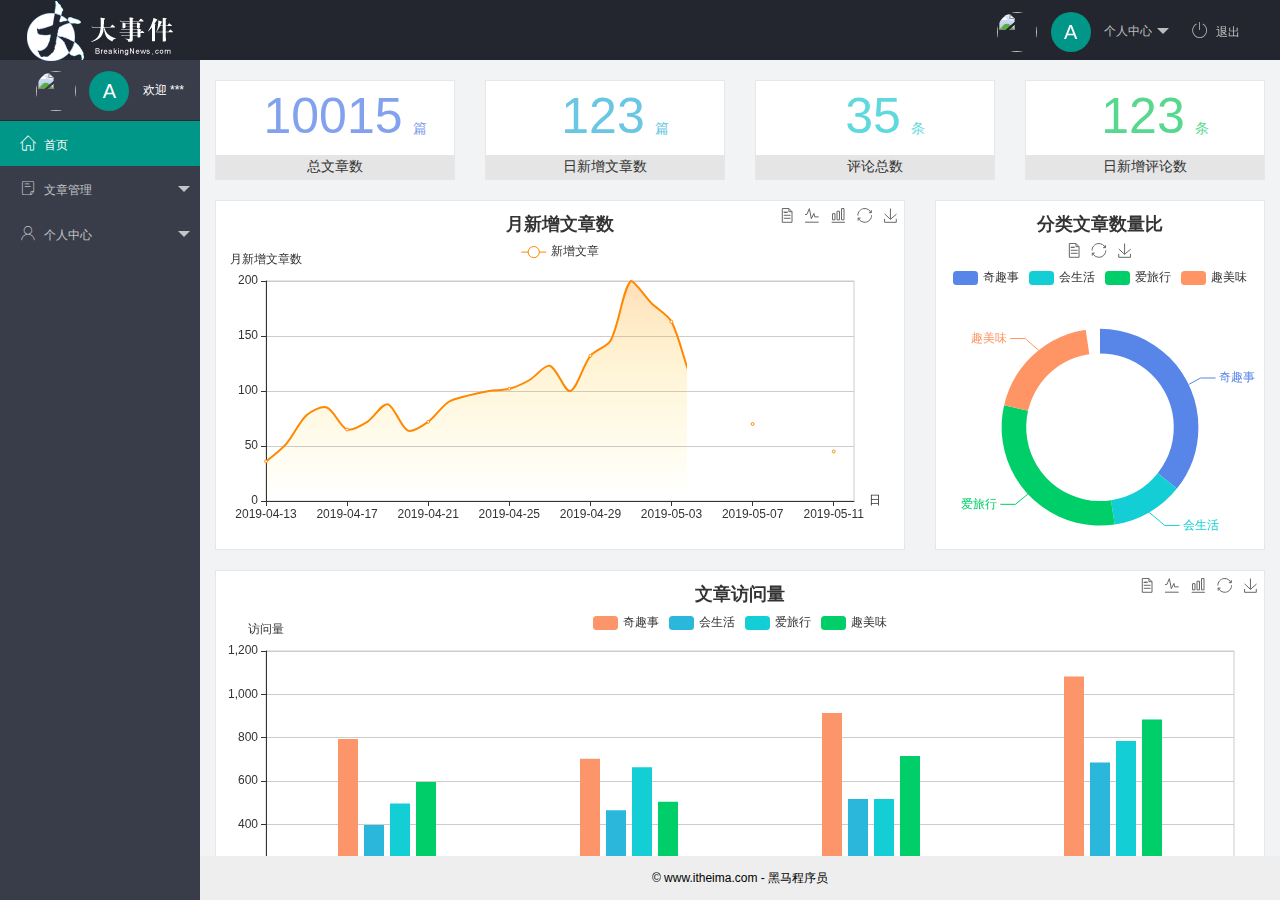
==== commit fcdd9c57: "基本资料完成" ====
--- a/index.html
+++ b/index.html
@@ -59,7 +59,7 @@
                     <li class="layui-nav-item">
                         <a href="javascript:;"><span class="iconfont icon-user"></span>个人中心</a>
                         <dl class="layui-nav-child">
-                            <dd><a href="javascript:;"><i class="layui-icon layui-icon-app"></i> 基本资料</a></dd>
+                            <dd><a href="./user/user_info.html" target="fm"><i class="layui-icon layui-icon-app"></i> 基本资料</a></dd>
                             <dd><a href="javascript:;"><i class="layui-icon layui-icon-app"></i> 更换头像</a></dd>
                             <dd><a href="javascript:;"><i class="layui-icon layui-icon-app"></i> 修改密码</a></dd>
                         </dl>
@@ -77,16 +77,15 @@
             <!-- 底部固定区域 -->
             © www.itheima.com - 黑马程序员
         </div>
+        <!-- 引入layui的js-->
+        <script src="./assets/lib/layui/layui.all.js"></script>
+        <!-- 引入jquery -->
+        <script src="./assets/lib/jquery.js"></script>
+        <!-- 引入webAPI -->
+        <script src="./assets/js/baseAPI.js"></script>
+        <!-- 引入index的js -->
+        <script src="./assets/js/index.js"></script>
     </div>
-
-    <!-- 引入layui的js-->
-    <script src="./assets/lib/layui/layui.all.js"></script>
-    <!-- 引入jquery -->
-    <script src="./assets/lib/jquery.js"></script>
-    <!-- 引入webAPI -->
-    <script src="./assets/js/baseAPI.js"></script>
-    <!-- 引入index的js -->
-    <script src="./assets/js/index.js"></script>
 </body>
 
 </html>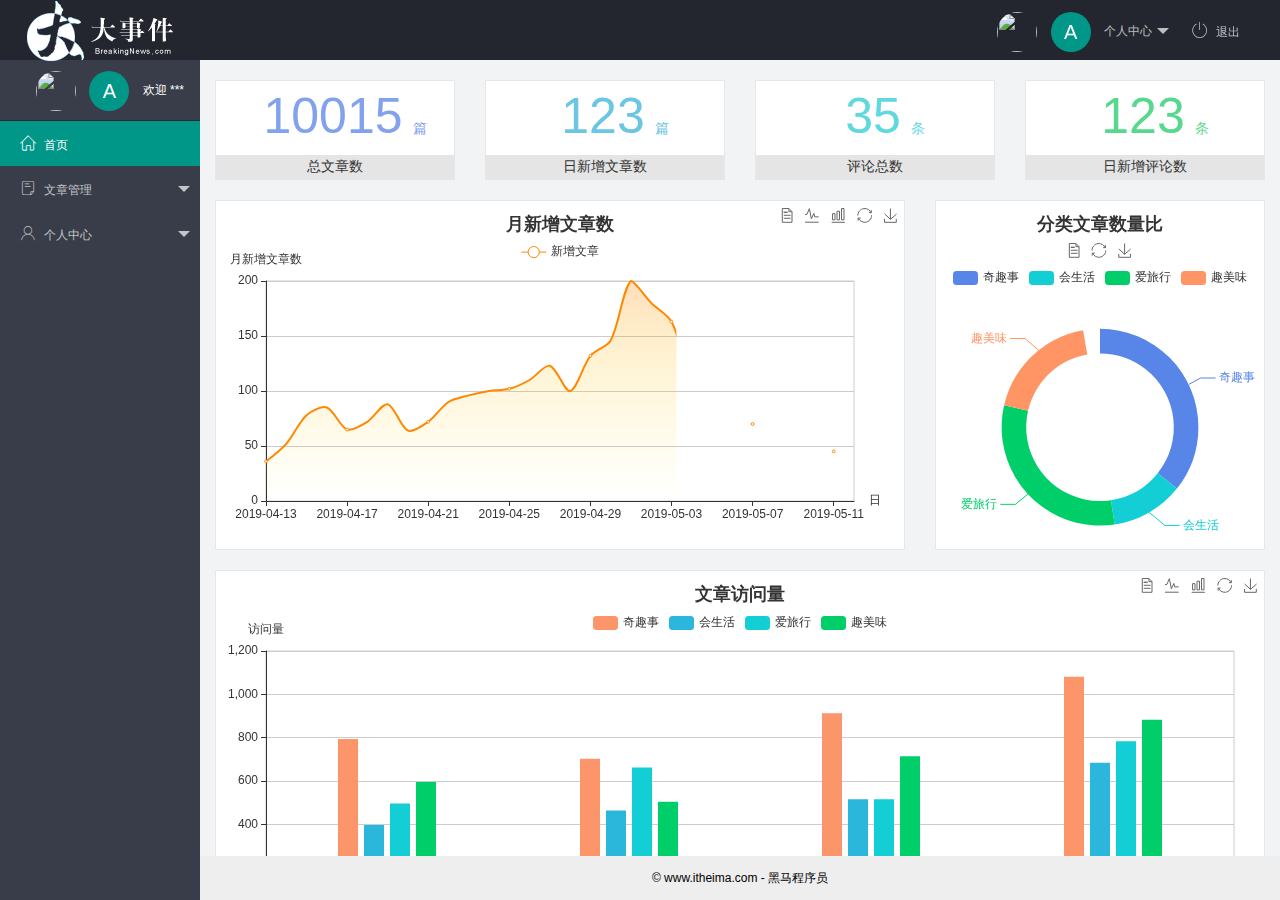
==== commit 3777bf00: "密码更新成功" ====
--- a/index.html
+++ b/index.html
@@ -61,7 +61,7 @@
                         <dl class="layui-nav-child">
                             <dd><a href="./user/user_info.html" target="fm"><i class="layui-icon layui-icon-app"></i> 基本资料</a></dd>
                             <dd><a href="javascript:;"><i class="layui-icon layui-icon-app"></i> 更换头像</a></dd>
-                            <dd><a href="javascript:;"><i class="layui-icon layui-icon-app"></i> 修改密码</a></dd>
+                            <dd><a href="./user/user_pwd.html" target="fm"><i class="layui-icon layui-icon-app"></i> 修改密码</a></dd>
                         </dl>
                     </li>
                 </ul>
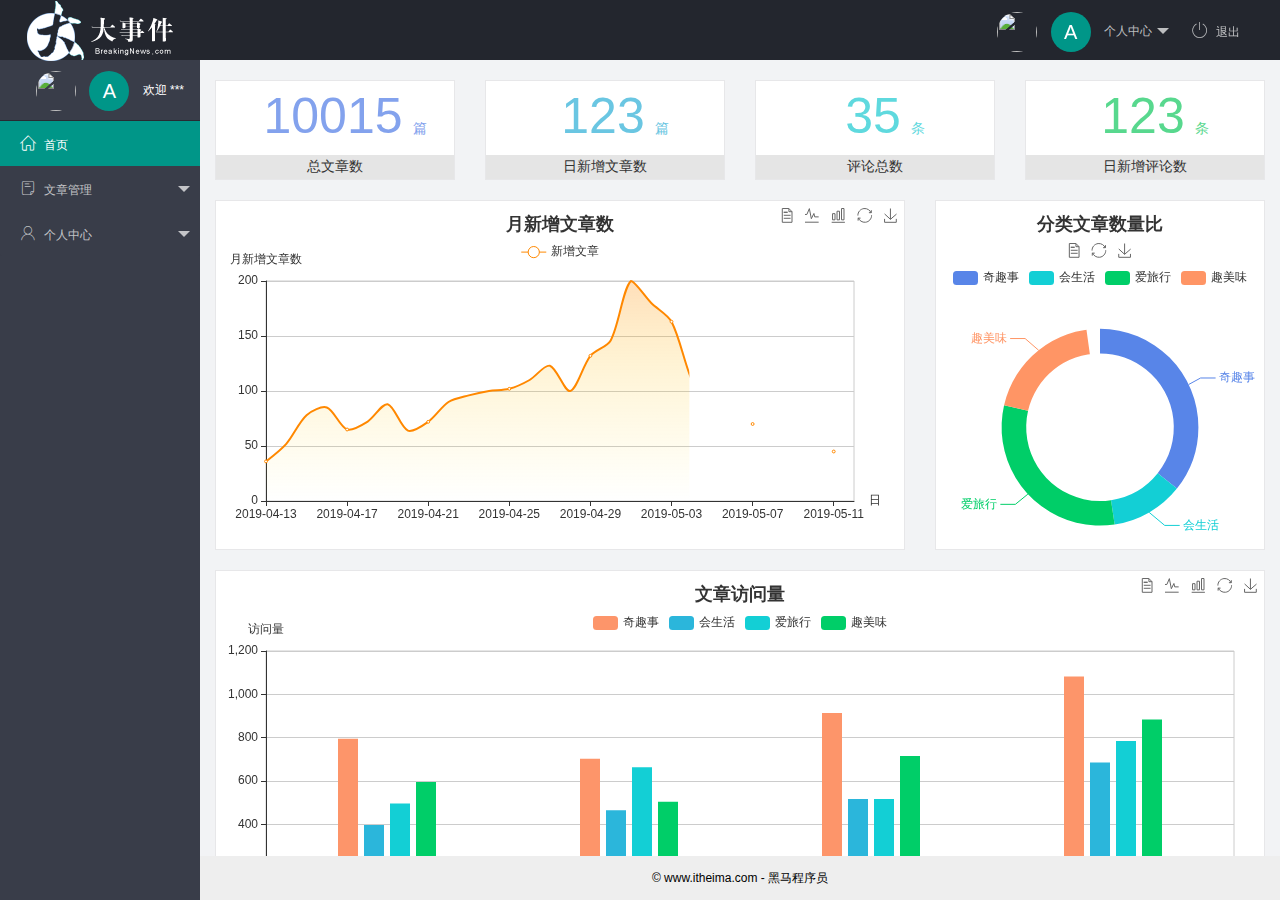
==== commit 8978342f: "更换头像完成" ====
--- a/index.html
+++ b/index.html
@@ -60,7 +60,7 @@
                         <a href="javascript:;"><span class="iconfont icon-user"></span>个人中心</a>
                         <dl class="layui-nav-child">
                             <dd><a href="./user/user_info.html" target="fm"><i class="layui-icon layui-icon-app"></i> 基本资料</a></dd>
-                            <dd><a href="javascript:;"><i class="layui-icon layui-icon-app"></i> 更换头像</a></dd>
+                            <dd><a href="./user/user_avatar.html" target="fm"><i class="layui-icon layui-icon-app"></i> 更换头像</a></dd>
                             <dd><a href="./user/user_pwd.html" target="fm"><i class="layui-icon layui-icon-app"></i> 修改密码</a></dd>
                         </dl>
                     </li>
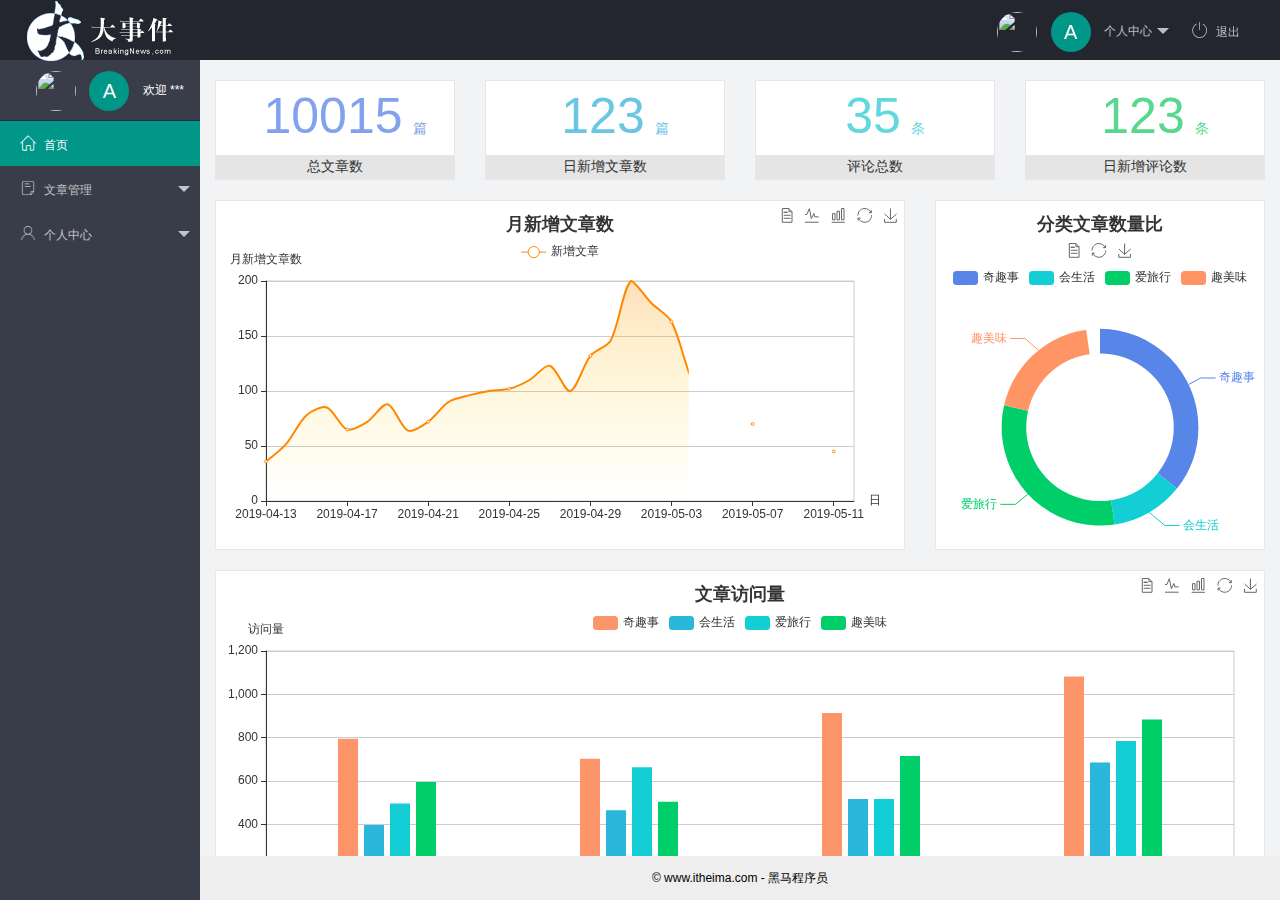
==== commit 2c801523: "个人中心完成" ====
--- a/index.html
+++ b/index.html
@@ -29,7 +29,7 @@
                     <dl class="layui-nav-child">
                         <dd><a href="">基本资料</a></dd>
                         <dd><a href="">更换头像</a></dd>
-                        <dd><a href="">=修改密码</a></dd>
+                        <dd><a href="">修改密码</a></dd>
                     </dl>
                 </li>
                 <li class="layui-nav-item"><a href="javascript:;" id="btnLogout"><span class="iconfont icon-tuichu"></span>退出</a></li>
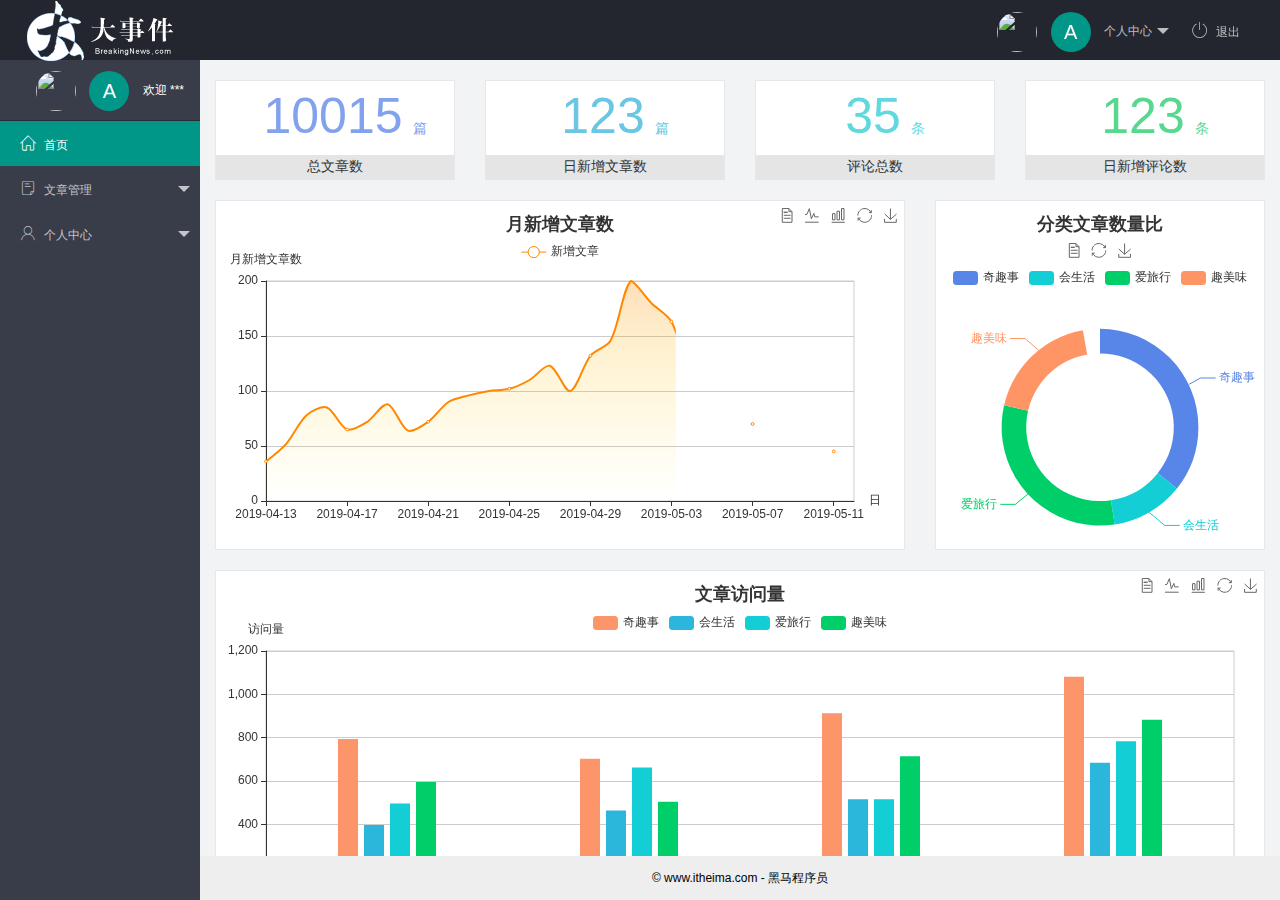
==== commit 1f5217b9: "文章分类功能完成" ====
--- a/index.html
+++ b/index.html
@@ -51,7 +51,7 @@
                     <li class="layui-nav-item">
                         <a class="" href="javascript:;"><span class="iconfont icon-16"></span>文章管理</a>
                         <dl class="layui-nav-child">
-                            <dd><a href="javascript:;"><i class="layui-icon layui-icon-app"></i> 文章分类</a></dd>
+                            <dd><a href="/article/article_cate.html" target="fm"><i class="layui-icon layui-icon-app"></i> 文章分类</a></dd>
                             <dd><a href="javascript:;"><i class="layui-icon layui-icon-app"></i> 文章列表</a></dd>
                             <dd><a href="javascript:;"><i class="layui-icon layui-icon-app"></i> 发布文章</a></dd>
                         </dl>
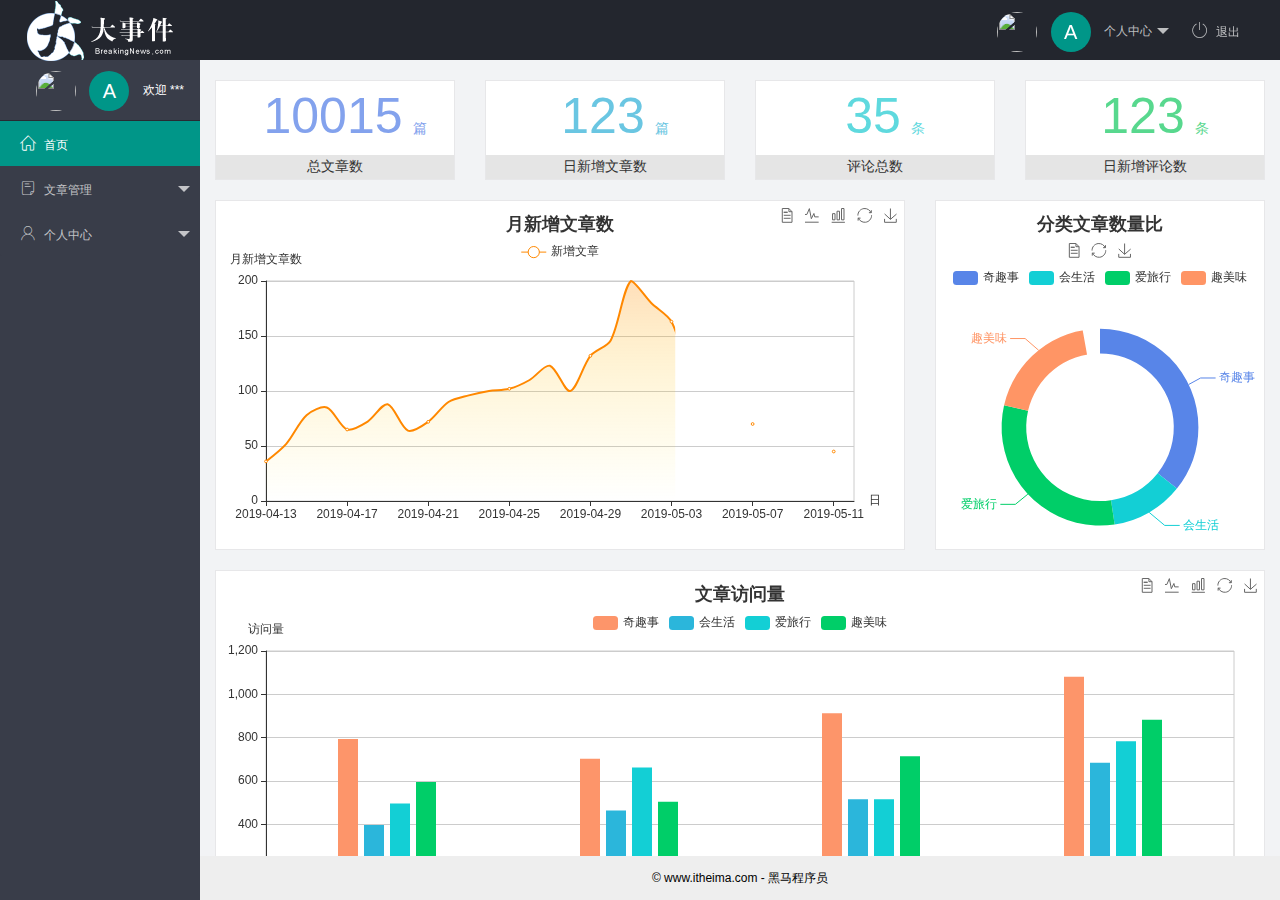
==== commit 01f593b9: "文章筛选完成" ====
--- a/index.html
+++ b/index.html
@@ -52,7 +52,7 @@
                         <a class="" href="javascript:;"><span class="iconfont icon-16"></span>文章管理</a>
                         <dl class="layui-nav-child">
                             <dd><a href="/article/article_cate.html" target="fm"><i class="layui-icon layui-icon-app"></i> 文章分类</a></dd>
-                            <dd><a href="javascript:;"><i class="layui-icon layui-icon-app"></i> 文章列表</a></dd>
+                            <dd><a href="/article/article_list.html" target="fm"><i class="layui-icon layui-icon-app"></i> 文章列表</a></dd>
                             <dd><a href="javascript:;"><i class="layui-icon layui-icon-app"></i> 发布文章</a></dd>
                         </dl>
                     </li>
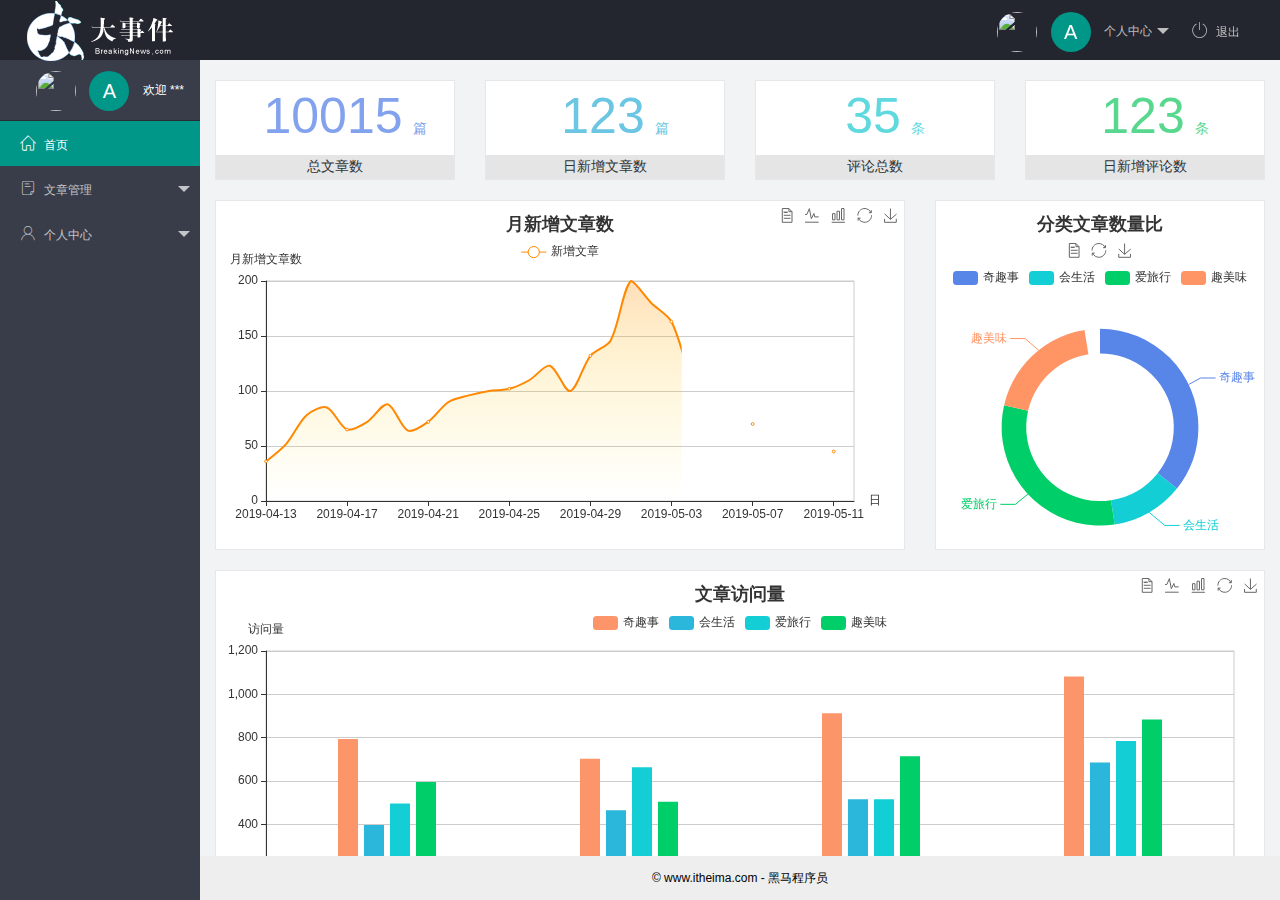
==== commit 5dae99b3: "发布文章完成" ====
--- a/index.html
+++ b/index.html
@@ -53,7 +53,7 @@
                         <dl class="layui-nav-child">
                             <dd><a href="/article/article_cate.html" target="fm"><i class="layui-icon layui-icon-app"></i> 文章分类</a></dd>
                             <dd><a href="/article/article_list.html" target="fm"><i class="layui-icon layui-icon-app"></i> 文章列表</a></dd>
-                            <dd><a href="javascript:;"><i class="layui-icon layui-icon-app"></i> 发布文章</a></dd>
+                            <dd><a href="/article/article_pub.html" target="fm"><i class="layui-icon layui-icon-app"></i> 发布文章</a></dd>
                         </dl>
                     </li>
                     <li class="layui-nav-item">
